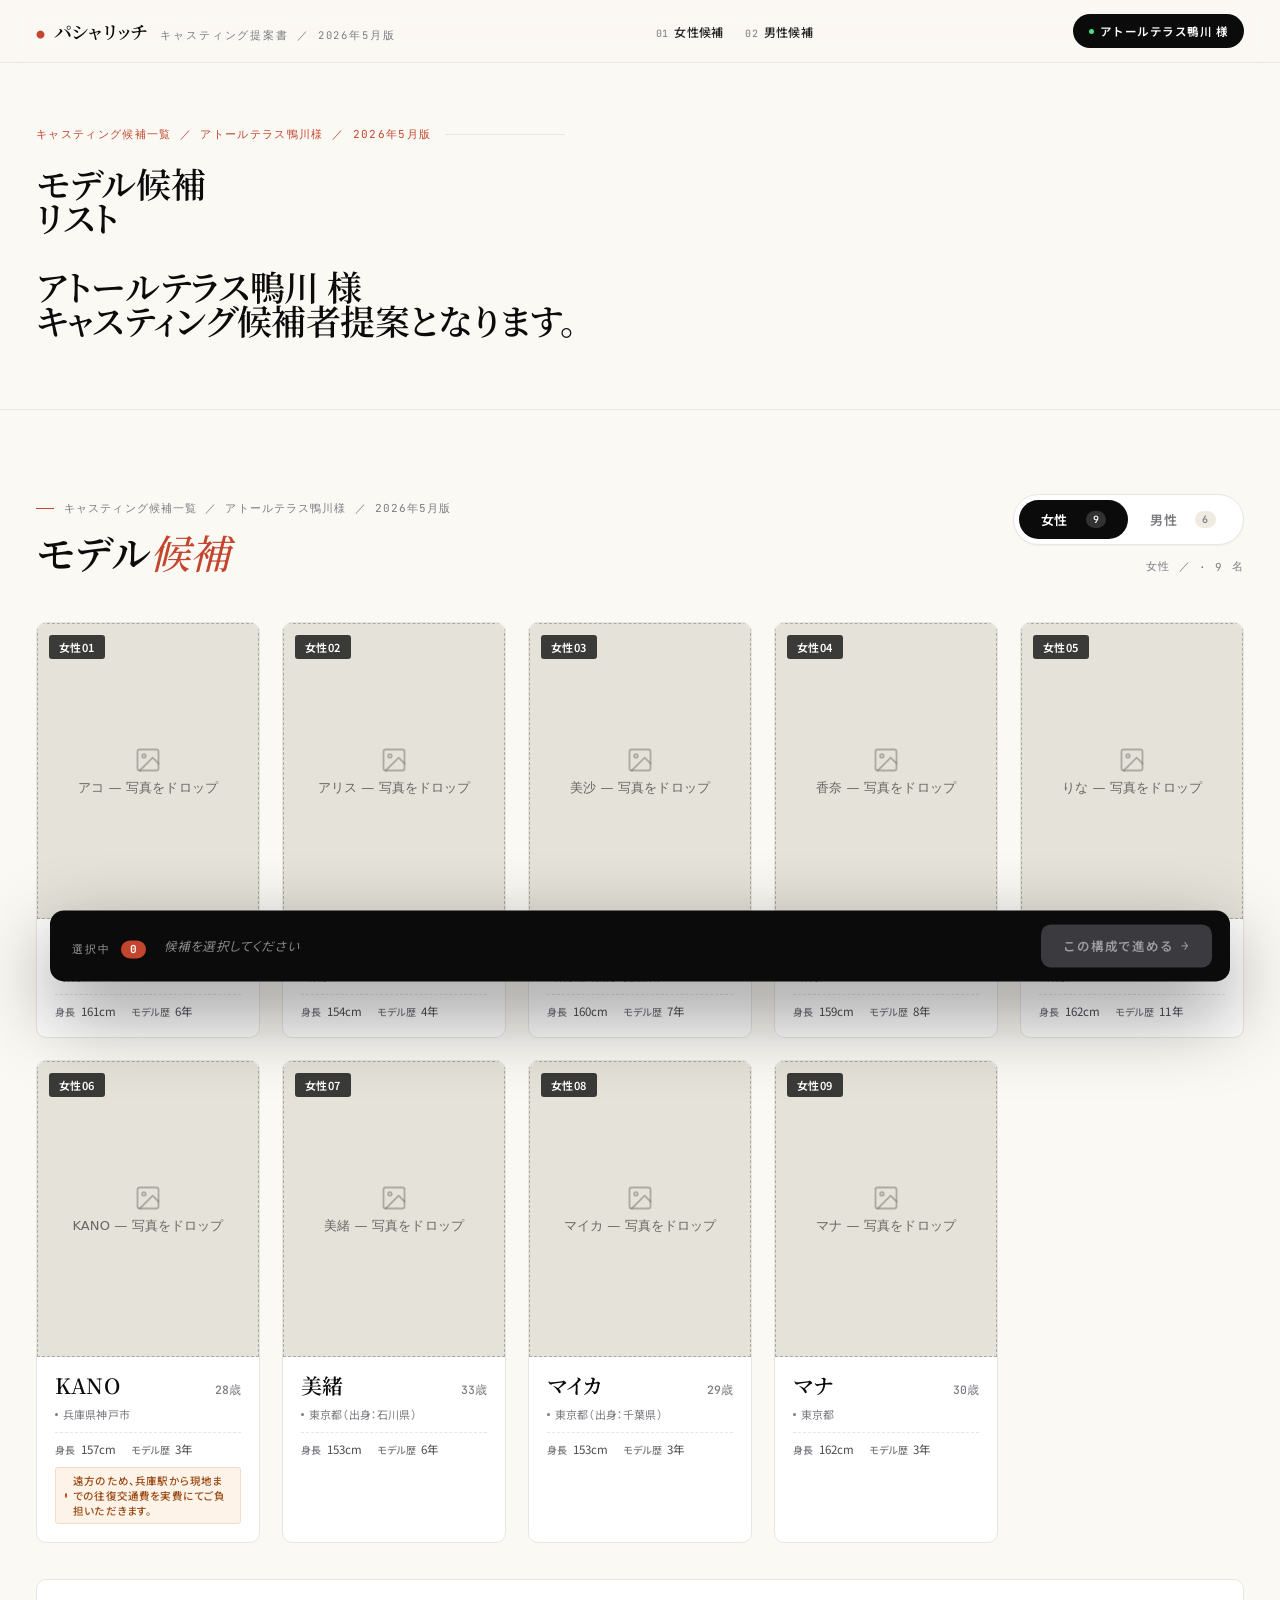
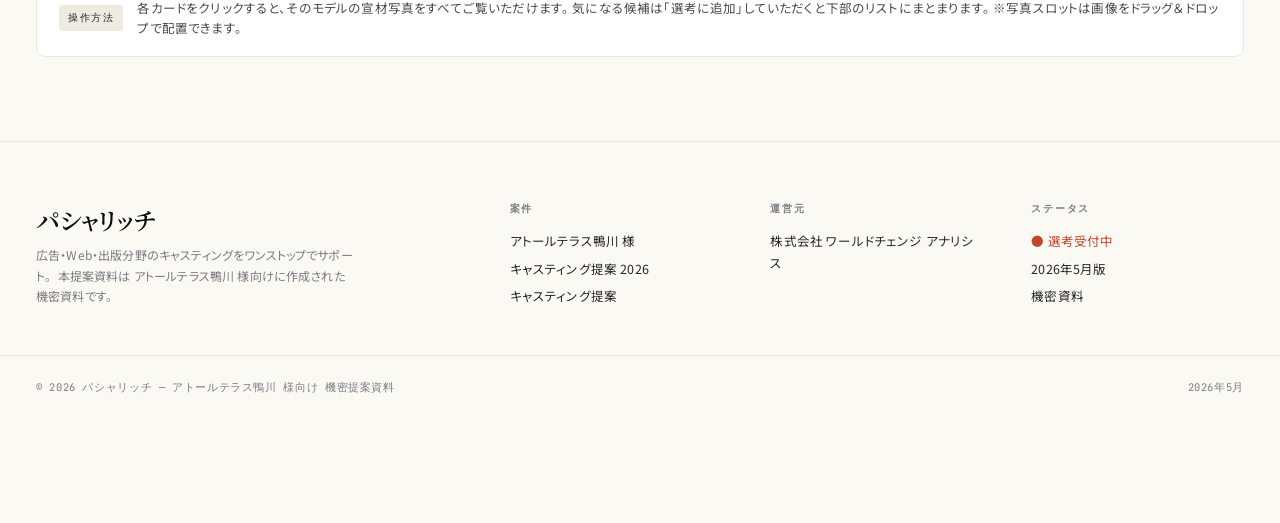
==== モデル候補リスト.html @ b39eb542 "remove role labels" ====
<!DOCTYPE html>
<html lang="ja">
<head>
<meta charset="UTF-8" />
<meta name="viewport" content="width=device-width, initial-scale=1.0" />
<meta name="ext-resource-dependency" content=".image-slots.state.json" data-resource-id="imageSlotsState" />
<title>モデル候補リスト｜アトールテラス鴨川 様 ご提案資料</title>
<link rel="preconnect" href="https://fonts.googleapis.com">
<link rel="preconnect" href="https://fonts.gstatic.com" crossorigin>
<link href="https://fonts.googleapis.com/css2?family=Noto+Sans+JP:wght@300;400;500;600;700&family=Noto+Serif+JP:wght@400;500;600;700&family=JetBrains+Mono:wght@400;500;600&display=swap" rel="stylesheet">
<link rel="stylesheet" href="styles.css">
</head>
<body data-screen-label="01 モデル候補リスト">

<template id="__bundler_thumbnail">
  <svg xmlns="http://www.w3.org/2000/svg" viewBox="0 0 100 100" preserveAspectRatio="xMidYMid meet">
    <rect width="100" height="100" fill="#0b0b0c"/>
    <g transform="translate(50 50)">
      <circle r="22" fill="none" stroke="#c4452d" stroke-width="3"/>
      <text x="0" y="3" text-anchor="middle" font-family="serif" font-size="18" font-weight="600" fill="#fbf9f4" font-style="italic">M</text>
    </g>
  </svg>
</template>

<!-- ====== Nav ====== -->
<header class="nav">
  <div class="nav-inner">
    <div class="brand">
      <span class="brand-mark">パシャリッチ</span>
      <span class="brand-sub">キャスティング提案書 ／ 2026年5月版</span>
    </div>
    <nav class="nav-links">
      <a class="nav-link" href="#female"><span class="num">01</span>女性候補</a>
      <a class="nav-link" href="#male"><span class="num">02</span>男性候補</a>
    </nav>
    <button class="nav-cta">
      <span class="dot"></span>
      アトールテラス鴨川 様
    </button>
  </div>
</header>

<!-- ====== Hero ====== -->
<section class="hero">
  <div>
    <p class="hero-eyebrow">キャスティング候補一覧 ／ アトールテラス鴨川様 ／ 2026年5月版</p>
    <h1 class="hero-title" style="font-size: 35px">モデル候補<br>リスト　<br><br>アトールテラス鴨川 様<br>キャスティング候補者提案となります。</h1>
  </div>
  </section>

<!-- ====== Models ====== -->
<section class="section" id="female">
  <div class="section-head" style="align-items:flex-end">
    <div>
      <div class="section-num">キャスティング候補一覧 ／ アトールテラス鴨川様 ／ 2026年5月版</div>
      <h2 class="section-title">モデル<em>候補</em></h2>
    </div>
    <div style="display:flex;flex-direction:column;align-items:flex-end;gap:14px">
      <div class="tabs" role="tablist">
        <button class="tab active" data-tab="female" role="tab">女性 <span class="role"></span><span class="count">9</span></button>
        <button class="tab" data-tab="male" role="tab">男性 <span class="role"></span><span class="count">6</span></button>
      </div>
      <div class="section-tail"><span id="gridLabel">女性 ／ </span> · <span id="gridCount">9</span> 名</div>
    </div>
  </div>

  <div id="grid" class="grid"></div>

  <div style="margin-top:36px;padding:18px 22px;background:var(--paper);border:1px solid var(--line);border-radius:10px;display:flex;align-items:center;gap:14px;font-size:12.5px;color:var(--ink-3);line-height:1.6">
    <span style="font-family:var(--mono);font-size:10px;letter-spacing:.16em;background:var(--bg-3);color:var(--ink-2);padding:5px 9px;border-radius:3px;flex-shrink:0">操作方法</span>
    <span>各カードをクリックすると、そのモデルの宣材写真をすべてご覧いただけます。
気になる候補は「選考に追加」していただくと下部のリストにまとまります。
※写真スロットは画像をドラッグ＆ドロップで配置できます。</span>
  </div>
</section>

<!-- ====== Footer ====== -->
<footer>
  <div class="foot">
    <div>
      <div class="foot-brand">パシャリッチ</div>
      <p class="foot-tag">広告・Web・出版分野のキャスティングをワンストップでサポート。 
本提案資料は アトールテラス鴨川 様向けに作成された機密資料です。

</p>
    </div>
    <div class="foot-col">
      <h4>案件</h4>
      <p>アトールテラス鴨川 様</p>
      <p>キャスティング提案 2026</p>
      <p>キャスティング提案</p>
    </div>
    <div class="foot-col" style="color: rgb(123, 123, 130); font-size: 12.5px">
      <h4>運営元</h4>
      <p>株式会社
ワールドチェンジ
アナリシス
</p>
      <a href="mailto:casting@example.com">
</a>
      <p>
</p>
    </div>
    <div class="foot-col">
      <h4>ステータス</h4>
      <p style="color:var(--accent)">● 選考受付中</p>
      <p>2026年5月版</p>
      <p>機密資料</p>
    </div>
  </div>
  <div class="foot-row">
    <span>© 2026 パシャリッチ — アトールテラス鴨川 様向け 機密提案資料</span>
    <span> 2026年5月</span>
  </div>
</footer>

<!-- ====== Lightbox ====== -->
<div class="lb" id="lb" role="dialog" aria-modal="true">
  <div class="lb-inner">
    <div class="lb-top">
      <div class="lb-id" id="lbId"><span class="accent">女性01</span> &nbsp;／&nbsp; 全04カット中 <strong>01</strong>枚目</div>
      <div class="lb-actions">
        <button class="lb-btn" id="lbReplace" title="現在の画像を差し替え"><span style="font-family:var(--mono)">↻</span> 画像を差し替え</button>
        <button class="lb-btn danger" id="lbClear" title="現在の画像を削除"><span style="font-family:var(--mono)">×</span> 削除</button>
        <span style="width:1px;height:22px;background:rgba(255,255,255,.16);margin:0 4px"></span>
        <button class="lb-btn" id="lbSelect">この候補を選考に追加</button>
        <button class="lb-close" id="lbClose" aria-label="閉じる">✕</button>
      </div>
    </div>
    <div class="lb-body">
      <div class="lb-gallery">
        <div class="lb-main" id="lbMain"></div>
        <div class="lb-strip" id="lbStrip"></div>
      </div>
      <div class="lb-info">
        <div class="lb-kicker" id="lbKicker">女性 ／ </div>
        <h2 class="lb-name" id="lbName">アコ <span class="age">31歳</span></h2>
        <p class="lb-loc" id="lbLoc">東京</p>

        <div class="specs">
          <div class="spec">
            <div class="spec-l">身長</div>
            <div class="spec-v"><span id="lbHeight">161</span><span class="u">cm</span></div>
          </div>
          <div class="spec">
            <div class="spec-l">サイズ</div>
            <div class="spec-v size" id="lbSize">B81 / W60 / H86</div>
          </div>
          <div class="spec">
            <div class="spec-l">モデル歴</div>
            <div class="spec-v"><span id="lbExp">6</span><span class="u">年</span></div>
          </div>
          <div class="spec">
            <div class="spec-l">年齢</div>
            <div class="spec-v"><span id="lbAge">31</span><span class="u">歳</span></div>
          </div>
        </div>

        <div class="lb-note" id="lbNote" style="display:none"></div>

        <div class="lb-shots">
          <div class="lb-shots-l">宣材写真一覧</div>
          <div class="lb-shots-v" id="lbShotsV">4 <span class="of">全4カット</span></div>
        </div>

        <div class="lb-actions-bottom">
          <button class="lb-btn" id="lbPrev"><span style="font-family:var(--mono)">←</span> 前のモデル</button>
          <button class="lb-btn" id="lbNext">次のモデル <span style="font-family:var(--mono)">→</span></button>
        </div>
      </div>
    </div>
    <div class="lb-bottom">
      <div class="lb-nav">
        <span class="lb-hint">操作：<kbd>←</kbd><kbd>→</kbd> モデル切替 ／ <kbd>↑</kbd><kbd>↓</kbd> 写真切替 ／ <kbd>Esc</kbd> 閉じる</span>
      </div>
      <span class="lb-hint">画像はサムネイルをクリックで切替</span>
    </div>
  </div>
</div>

<!-- ====== Selection bar ====== -->
<div class="select-bar" id="sb">
  <div>
    <span class="sb-l">選択中</span>
    <span class="sb-count" id="sbCount">0</span>
  </div>
  <div class="sb-list" id="sbList"><span class="sb-empty">候補を選択してください</span></div>
  <button class="sb-cta" id="sbCta" disabled>この構成で進める <span style="font-family:var(--mono)">→</span></button>
</div>

<script>
  // When bundled standalone, image-slot.js fetches `.image-slots.state.json`
  // which doesn't exist as a separate file. Intercept that fetch and redirect
  // it to the inlined resource blob URL (set by the bundler on
  // window.__resources). In dev (no __resources), this is a no-op.
  (function(){
    if (!window.__resources || !window.__resources.imageSlotsState) return;
    const _fetch = window.fetch.bind(window);
    window.fetch = function(url, ...rest){
      try {
        const s = typeof url === 'string' ? url : (url && url.url) || '';
        if (s === '.image-slots.state.json' || s.endsWith('/.image-slots.state.json')){
          return _fetch(window.__resources.imageSlotsState, ...rest);
        }
      } catch(e){}
      return _fetch(url, ...rest);
    };
  })();
</script>
<script src="image-slot.js"></script>
<script src="app.js"></script>
</body>
</html>

<style id="__om-edit-overrides">
#docs-internal-guid-d91bb322-7fff-d920-41aa-da6167e8d20b >:is(h1,h2,h3,h4,h5,h6,p,li,dt,dd,blockquote,figcaption,label,span,a,em,strong,small,td,th,caption) { color: rgb(38, 38, 41) !important }
#docs-internal-guid-1f1a7d24-7fff-f40a-0f25-7f7280f552a5 >:is(h1,h2,h3,h4,h5,h6,p,li,dt,dd,blockquote,figcaption,label,span,a,em,strong,small,td,th,caption) { font-size: 11px !important }
#brief .b-note >div:nth-child(1) span:nth-child(7) { font-size: 11px !important }
#brief .b-note >div:nth-child(1) span:nth-child(4) { font-size: 11px !important }
.b-note >div:nth-child(1) >div >span:nth-child(1) { font-size: 11px !important }
div:nth-child(3) >.b-note span:nth-child(1) >:is(h1,h2,h3,h4,h5,h6,p,li,dt,dd,blockquote,figcaption,label,span,a,em,strong,small,td,th,caption) { font-size: 11px !important }
.b-note >div:nth-child(2) >:is(h1,h2,h3,h4,h5,h6,p,li,dt,dd,blockquote,figcaption,label,span,a,em,strong,small,td,th,caption) >span:nth-child(1) { font-size: 11px !important }
#brief .b-note >div >span:nth-child(4) { font-size: 11px !important }
#brief .b-note >div:nth-child(1) >:is(h1,h2,h3,h4,h5,h6,p,li,dt,dd,blockquote,figcaption,label,span,a,em,strong,small,td,th,caption) { font-size: 11px !important }
#brief .b-note >div:nth-child(2) >span:nth-child(1) { font-size: 11px !important }
#brief .b-note >div:nth-child(3) >div { font-size: 0px !important }
#brief .b-note >div:nth-child(3) >div { font-size: 20px !important }
</style>
---- styles.css ----
:root{
  --ink:#0b0b0c;
  --ink-2:#262629;
  --ink-3:#4a4a4f;
  --muted:#7b7b82;
  --line:#e8e6e1;
  --line-2:#f0eee8;
  --bg:#fbf9f4;
  --bg-2:#f5f2ea;
  --bg-3:#eeebe2;
  --paper:#ffffff;
  --accent:#c4452d;
  --accent-2:#1f1f22;
  --gold:#a6864a;
  --shadow-sm:0 1px 2px rgba(20,15,10,.04);
  --shadow-md:0 8px 30px -10px rgba(20,15,10,.14), 0 2px 8px rgba(20,15,10,.05);
  --shadow-lg:0 40px 100px -25px rgba(20,15,10,.35), 0 12px 30px rgba(20,15,10,.10);
  --radius:4px;
  --radius-lg:10px;
  --serif:'Noto Serif JP', 'Times New Roman', serif;
  --sans:'Noto Sans JP', system-ui, -apple-system, sans-serif;
  --mono:'JetBrains Mono', 'Inter', ui-monospace, monospace;
}
*{box-sizing:border-box}
html,body{margin:0;padding:0}
body{
  font-family:var(--sans);
  background:var(--bg);
  color:var(--ink);
  -webkit-font-smoothing:antialiased;
  text-rendering:optimizeLegibility;
  font-feature-settings:"palt";
  letter-spacing:.01em;
  padding-bottom:96px;
}
img{display:block;max-width:100%}
button{font-family:inherit}

/* ========== Top nav ========== */
.nav{
  position:sticky;
  top:0;
  z-index:40;
  background:rgba(251,249,244,.86);
  backdrop-filter:saturate(180%) blur(14px);
  border-bottom:1px solid var(--line);
}
.nav-inner{
  max-width:1440px;
  margin:0 auto;
  padding:14px 36px;
  display:flex;
  align-items:center;
  justify-content:space-between;
  gap:24px;
}
.brand{
  display:flex;
  align-items:baseline;
  gap:12px;
}
.brand-mark{
  font-family:var(--serif);
  font-weight:600;
  font-size:18px;
  letter-spacing:.04em;
}
.brand-mark::before{
  content:"●";
  color:var(--accent);
  margin-right:8px;
  font-size:9px;
  vertical-align:middle;
}
.brand-sub{
  font-size:10.5px;
  color:var(--muted);
  letter-spacing:.18em;
  font-family:var(--mono);
  text-transform:uppercase;
}
.nav-links{
  display:flex;
  gap:22px;
  align-items:center;
}
.nav-link{
  font-size:12px;
  color:var(--ink-2);
  text-decoration:none;
  font-weight:500;
  letter-spacing:.02em;
  transition:color .15s;
  display:flex;
  align-items:baseline;
  gap:6px;
  white-space:nowrap;
}
.nav-link .num{
  font-family:var(--mono);
  font-size:10px;
  color:var(--muted);
  font-weight:400;
}
.nav-link:hover{color:var(--accent)}
.nav-cta{
  font-size:11.5px;
  font-weight:600;
  color:#fff;
  background:var(--ink);
  padding:9px 16px;
  border-radius:999px;
  letter-spacing:.04em;
  white-space:nowrap;
  display:inline-flex;
  align-items:center;
  gap:6px;
  border:none;
  cursor:pointer;
}
.nav-cta .dot{width:5px;height:5px;background:#4ade80;border-radius:50%}
@media (max-width:880px){.nav-links{display:none}}

/* ========== Hero ========== */
.hero{
  position:relative;
  max-width:1440px;
  margin:0 auto;
  padding:64px 36px 72px;
  display:grid;
  grid-template-columns:1.6fr 1fr;
  gap:48px;
  align-items:end;
  border-bottom:1px solid var(--line);
}
.hero-eyebrow{
  font-family:var(--mono);
  font-size:11px;
  letter-spacing:.12em;
  color:var(--accent);
  margin:0 0 24px;
  display:flex;
  align-items:center;
  gap:14px;
  text-transform:uppercase;
}
.hero-eyebrow::after{
  content:"";
  flex:1;
  height:1px;
  background:var(--line);
  max-width:120px;
}
.hero-title{
  font-family:var(--serif);
  font-weight:600;
  font-size:clamp(48px, 7vw, 96px);
  line-height:.98;
  margin:0;
  letter-spacing:-.01em;
}
.hero-title em{
  font-style:italic;
  color:var(--accent);
  font-weight:500;
}
.hero-title .small{
  display:block;
  font-size:.36em;
  font-family:var(--sans);
  font-weight:500;
  color:var(--ink-3);
  letter-spacing:.04em;
  margin-top:18px;
  line-height:1.4;
  max-width:560px;
}
.hero-meta{
  border-top:1px solid var(--ink);
  padding-top:22px;
  display:grid;
  grid-template-columns:1fr 1fr;
  gap:18px 24px;
  font-size:12.5px;
}
.hero-meta .label{
  font-family:var(--mono);
  font-size:10px;
  letter-spacing:.1em;
  color:var(--muted);
  margin-bottom:5px;
  text-transform:uppercase;
}
.hero-meta .value{
  font-weight:600;
  color:var(--ink);
  line-height:1.45;
}
.hero-meta .value .em{color:var(--accent)}
@media (max-width:980px){
  .hero{grid-template-columns:1fr;gap:36px}
}

/* ========== Section base ========== */
.section{
  max-width:1440px;
  margin:0 auto;
  padding:84px 36px;
  border-bottom:1px solid var(--line);
}
.section-head{
  display:flex;
  align-items:flex-end;
  justify-content:space-between;
  gap:32px;
  margin-bottom:48px;
}
.section-num{
  font-family:var(--mono);
  font-size:11px;
  letter-spacing:.1em;
  color:var(--muted);
  margin-bottom:14px;
  display:flex;
  align-items:center;
  gap:10px;
  text-transform:uppercase;
}
.section-num::before{
  content:"";
  width:18px;
  height:1px;
  background:var(--accent);
}
.section-title{
  font-family:var(--serif);
  font-size:40px;
  font-weight:600;
  margin:0;
  letter-spacing:-.005em;
  line-height:1.1;
}
.section-title em{font-style:italic;color:var(--accent);font-weight:500}
.section-sub{
  font-size:13.5px;
  color:var(--muted);
  max-width:380px;
  line-height:1.7;
  margin:0;
}
.section-tail{
  font-family:var(--mono);
  font-size:11px;
  color:var(--muted);
  letter-spacing:.12em;
  display:flex;
  align-items:center;
  gap:8px;
  white-space:nowrap;
}

/* ========== Brief ribbon ========== */
.brief{
  display:grid;
  grid-template-columns:repeat(4,1fr);
  gap:0;
  border:1px solid var(--line);
  background:var(--paper);
  border-radius:var(--radius-lg);
  overflow:hidden;
}
.brief-cell{
  padding:24px 26px;
  border-right:1px solid var(--line);
  position:relative;
}
.brief-cell:last-child{border-right:none}
.brief-cell.accent{background:linear-gradient(180deg, #fff7f3 0%, var(--paper) 100%)}
.brief-cell .b-label{
  font-family:var(--sans);
  font-size:11px;
  font-weight:600;
  letter-spacing:.04em;
  color:var(--ink-2);
  margin-bottom:14px;
  display:block;
}
.brief-cell .b-label .ja{
  display:block;
  font-family:var(--sans);
  font-size:11px;
  letter-spacing:.06em;
  color:var(--ink-3);
  margin-top:3px;
  text-transform:none;
  font-weight:500;
}
.brief-cell .b-value{
  display:flex;
  align-items:baseline;
  gap:6px;
}
.brief-cell .b-num{
  font-family:var(--serif);
  font-size:44px;
  font-weight:600;
  line-height:1;
  letter-spacing:-.02em;
}
.brief-cell.accent .b-num{color:var(--accent)}
.brief-cell .b-unit{
  font-size:12.5px;
  color:var(--ink-3);
  font-weight:500;
}
.brief-cell .b-note{
  font-size:11.5px;
  color:var(--muted);
  margin-top:8px;
  line-height:1.5;
}
@media (max-width:880px){
  .brief{grid-template-columns:repeat(2,1fr)}
  .brief-cell{border-bottom:1px solid var(--line)}
  .brief-cell:nth-child(2){border-right:none}
}

/* ========== Scenes ========== */
.scenes{
  display:grid;
  grid-template-columns:repeat(4,1fr);
  gap:14px;
}
.scene{
  background:var(--paper);
  border:1px solid var(--line);
  border-radius:var(--radius-lg);
  padding:22px 22px 20px;
  display:flex;
  flex-direction:column;
  gap:10px;
  transition:transform .2s, border-color .2s;
}
.scene:hover{transform:translateY(-2px);border-color:var(--ink-3)}
.scene-head{
  display:flex;
  align-items:center;
  justify-content:space-between;
  margin-bottom:8px;
}
.scene-no{
  font-family:var(--mono);
  font-size:10.5px;
  letter-spacing:.08em;
  white-space:nowrap;
  color:var(--accent);
  font-weight:600;
}
.scene-meta{
  font-family:var(--sans);
  font-size:10.5px;
  color:var(--muted);
  letter-spacing:.04em;
  white-space:nowrap;
  font-weight:500;
  letter-spacing:.06em;
}
.scene-name{
  font-family:var(--serif);
  font-size:21px;
  font-weight:600;
  line-height:1.25;
  margin:0;
}
.scene-cast{
  font-size:12px;
  color:var(--muted);
  margin-top:auto;
  padding-top:14px;
  border-top:1px dashed var(--line);
}
@media (max-width:880px){.scenes{grid-template-columns:repeat(2,1fr)}}

/* ========== Tabs ========== */
.tabs{
  display:inline-flex;
  align-items:center;
  background:var(--paper);
  border:1px solid var(--line);
  border-radius:999px;
  padding:5px;
  box-shadow:var(--shadow-sm);
}
.tab{
  background:transparent;
  border:none;
  padding:10px 22px;
  border-radius:999px;
  font-size:13px;
  font-weight:600;
  color:var(--muted);
  cursor:pointer;
  letter-spacing:.04em;
  display:inline-flex;
  align-items:center;
  gap:9px;
  transition:all .2s;
}
.tab .role{font-size:10.5px;font-weight:500;opacity:.7}
.tab .count{
  font-family:var(--mono);
  font-size:10px;
  background:var(--bg-3);
  color:var(--muted);
  padding:2px 7px;
  border-radius:999px;
  font-weight:600;
}
.tab.active{background:var(--ink);color:#fff}
.tab.active .count{background:rgba(255,255,255,.16);color:#fff}
.tab:not(.active):hover{color:var(--ink)}

/* ========== Model grid ========== */
.grid{
  display:grid;
  grid-template-columns:repeat(5,1fr);
  gap:22px;
}
@media (max-width:1240px){.grid{grid-template-columns:repeat(4,1fr)}}
@media (max-width:900px){.grid{grid-template-columns:repeat(3,1fr)}}
@media (max-width:600px){.grid{grid-template-columns:repeat(2,1fr)}}

.card{
  background:var(--paper);
  border:1px solid var(--line);
  border-radius:var(--radius-lg);
  overflow:hidden;
  cursor:pointer;
  position:relative;
  display:flex;
  flex-direction:column;
  transition:transform .25s cubic-bezier(.2,.8,.2,1), box-shadow .25s, border-color .25s;
}
.card:hover{
  transform:translateY(-4px);
  box-shadow:var(--shadow-md);
  border-color:var(--ink-3);
}
.card.selected{
  border-color:var(--accent);
  box-shadow:0 0 0 3px rgba(196,69,45,.12), var(--shadow-md);
}
.card-photo{
  aspect-ratio:3/4;
  background:var(--bg-3);
  position:relative;
  overflow:hidden;
}
.card-photo image-slot{
  width:100%;
  height:100%;
}
.card-no{
  position:absolute;
  top:12px;
  left:12px;
  font-family:var(--sans);
  font-size:11px;
  font-weight:600;
  letter-spacing:.04em;
  background:rgba(11,11,12,.78);
  color:#fff;
  padding:4px 10px;
  border-radius:3px;
  z-index:2;
  white-space:nowrap;
  backdrop-filter:blur(8px);
}
.card-shots{
  position:absolute;
  bottom:12px;
  right:12px;
  background:rgba(11,11,12,.78);
  color:#fff;
  padding:5px 10px;
  border-radius:3px;
  font-size:10.5px;
  font-family:var(--sans);
  font-weight:600;
  letter-spacing:.04em;
  white-space:nowrap;
  z-index:2;
  backdrop-filter:blur(8px);
}
.card-check{
  position:absolute;
  top:12px;
  right:12px;
  width:28px;
  height:28px;
  border-radius:50%;
  background:var(--accent);
  color:#fff;
  display:none;
  align-items:center;
  justify-content:center;
  font-size:14px;
  font-weight:700;
  z-index:3;
  box-shadow:0 4px 12px rgba(196,69,45,.45);
}
.card.selected .card-check{display:flex}
.card-body{
  padding:16px 18px 18px;
  display:flex;
  flex-direction:column;
  gap:10px;
  flex:1;
}
.card-name{
  display:flex;
  align-items:baseline;
  justify-content:space-between;
  gap:10px;
}
.card-name .nm{
  font-family:var(--serif);
  font-size:21px;
  font-weight:600;
  letter-spacing:.01em;
  line-height:1.15;
}
.card-name .age{
  font-family:var(--mono);
  font-size:11.5px;
  color:var(--muted);
  white-space:nowrap;
  font-weight:500;
}
.card-stat{
  display:flex;
  gap:14px;
  font-size:11.5px;
  color:var(--ink-3);
  padding-top:8px;
  border-top:1px dashed var(--line);
}
.card-stat span{display:flex;align-items:baseline;gap:5px;white-space:nowrap}
.card-stat .l{
  font-family:var(--sans);
  font-size:10px;
  color:var(--muted);
  letter-spacing:.04em;
  font-weight:500;
}
.card-loc{
  font-size:11px;
  color:var(--muted);
  display:flex;
  align-items:center;
  gap:5px;
  margin-top:-2px;
}
.card-loc::before{
  content:"";
  width:3px;
  height:3px;
  background:var(--muted);
  border-radius:50%;
}
.card-note{
  font-size:10.5px;
  background:#fef3e8;
  color:#9a4a14;
  padding:5px 9px;
  border-radius:3px;
  font-weight:500;
  display:inline-flex;
  align-items:center;
  gap:6px;
  margin-top:auto;
  border:1px solid #f5dcc4;
}
.card-note::before{
  content:"";
  width:5px;
  height:5px;
  background:#c2410c;
  border-radius:50%;
}

/* ========== Lightbox ========== */
.lb{
  position:fixed;
  inset:0;
  background:rgba(11,11,12,.96);
  display:none;
  z-index:100;
  opacity:0;
  transition:opacity .25s;
  overflow:hidden;
}
.lb.open{display:block;opacity:1}
.lb-inner{
  height:100vh;
  display:grid;
  grid-template-rows:auto 1fr auto;
  color:#fff;
}
.lb-top{
  padding:22px 36px;
  display:flex;
  align-items:center;
  justify-content:space-between;
  border-bottom:1px solid rgba(255,255,255,.08);
}
.lb-id{
  font-family:var(--mono);
  font-size:11px;
  letter-spacing:.1em;
  white-space:nowrap;
  color:rgba(255,255,255,.5);
  text-transform:uppercase;
}
.lb-id .accent{color:var(--accent)}
.lb-actions{display:flex;gap:10px;align-items:center}
.lb-btn{
  background:transparent;
  border:1px solid rgba(255,255,255,.18);
  color:#fff;
  padding:9px 16px;
  border-radius:999px;
  font-size:12px;
  font-weight:500;
  letter-spacing:.04em;
  cursor:pointer;
  transition:background .15s, border-color .15s;
  display:inline-flex;
  align-items:center;
  gap:7px;
}
.lb-btn:hover{background:rgba(255,255,255,.08);border-color:rgba(255,255,255,.32)}
.lb-btn.primary{background:var(--accent);border-color:var(--accent)}
.lb-btn.primary:hover{background:#a83b25}
.lb-btn.danger{color:#fca5a5;border-color:rgba(252,165,165,.32)}
.lb-btn.danger:hover{background:rgba(252,165,165,.08)}
.lb-close{
  background:rgba(255,255,255,.06);
  border:none;
  color:#fff;
  width:38px;
  height:38px;
  border-radius:50%;
  cursor:pointer;
  font-size:18px;
  transition:transform .2s, background .15s;
}
.lb-close:hover{background:rgba(255,255,255,.14);transform:rotate(90deg)}

.lb-body{
  display:grid;
  grid-template-columns:1.4fr 1fr;
  overflow:hidden;
  min-height:0;
}
.lb-gallery{
  position:relative;
  background:#0b0b0c;
  display:flex;
  flex-direction:column;
  overflow:hidden;
}
.lb-main{
  flex:1;
  min-height:0;
  display:flex;
  align-items:center;
  justify-content:center;
  padding:32px 24px 16px;
  position:relative;
}
.lb-main image-slot{
  width:auto;
  height:100%;
  max-width:100%;
  aspect-ratio:3/4;
  border-radius:6px;
  overflow:hidden;
}
.lb-strip{
  padding:14px 24px 24px;
  display:flex;
  gap:8px;
  overflow-x:auto;
  scrollbar-width:thin;
  scrollbar-color:rgba(255,255,255,.2) transparent;
}
.lb-strip::-webkit-scrollbar{height:6px}
.lb-strip::-webkit-scrollbar-thumb{background:rgba(255,255,255,.2);border-radius:3px}
.lb-thumb{
  flex-shrink:0;
  width:64px;
  height:80px;
  border-radius:3px;
  overflow:hidden;
  border:2px solid transparent;
  cursor:pointer;
  position:relative;
  background:#1c1c1f;
  transition:transform .15s, border-color .15s;
}
.lb-thumb image-slot{width:100%;height:100%}
.lb-thumb.active{border-color:var(--accent)}
.lb-thumb:hover{transform:translateY(-2px)}
.lb-thumb-no{
  position:absolute;
  bottom:3px;
  left:4px;
  font-family:var(--mono);
  font-size:8.5px;
  color:#fff;
  background:rgba(0,0,0,.6);
  padding:1px 4px;
  border-radius:2px;
  letter-spacing:.06em;
  pointer-events:none;
}

.lb-info{
  padding:36px 40px 32px;
  background:#131316;
  border-left:1px solid rgba(255,255,255,.06);
  overflow-y:auto;
  display:flex;
  flex-direction:column;
}
.lb-kicker{
  font-family:var(--mono);
  font-size:10.5px;
  letter-spacing:.18em;
  color:var(--accent);
  margin-bottom:14px;
  text-transform:uppercase;
}
.lb-name{
  font-family:var(--serif);
  font-size:52px;
  font-weight:600;
  line-height:1.05;
  margin:0 0 6px;
  letter-spacing:-.005em;
}
.lb-name .age{
  font-family:var(--mono);
  font-size:16px;
  color:rgba(255,255,255,.5);
  font-weight:500;
  margin-left:10px;
  letter-spacing:0;
}
.lb-loc{
  font-size:13px;
  color:rgba(255,255,255,.6);
  margin:0 0 28px;
  display:flex;
  align-items:center;
  gap:7px;
}
.lb-loc::before{
  content:"";
  width:14px;
  height:14px;
  background:url("data:image/svg+xml;utf8,<svg xmlns='http://www.w3.org/2000/svg' viewBox='0 0 24 24' fill='none' stroke='rgba(255,255,255,.6)' stroke-width='2'><path d='M12 22s8-7 8-13a8 8 0 1 0-16 0c0 6 8 13 8 13z'/><circle cx='12' cy='9' r='2.5'/></svg>") center/contain no-repeat;
}
.specs{
  border-top:1px solid rgba(255,255,255,.1);
  display:grid;
  grid-template-columns:1fr 1fr;
}
.spec{
  border-bottom:1px solid rgba(255,255,255,.1);
  padding:16px 0;
}
.spec:nth-child(odd){padding-right:18px;border-right:1px solid rgba(255,255,255,.1)}
.spec:nth-child(even){padding-left:18px}
.spec-l{
  font-family:var(--sans);
  font-size:11px;
  letter-spacing:.08em;
  color:rgba(255,255,255,.5);
  margin-bottom:6px;
}
.spec-v{font-size:18px;font-weight:600;color:#fff;letter-spacing:.01em}
.spec-v.size{font-size:14px;font-family:var(--mono);letter-spacing:0;line-height:1.4}
.spec-v .u{font-size:11.5px;color:rgba(255,255,255,.5);font-weight:500;margin-left:3px}

.lb-note{
  margin-top:20px;
  background:rgba(196,69,45,.12);
  border:1px solid rgba(196,69,45,.32);
  color:#fbcabd;
  padding:12px 14px;
  border-radius:6px;
  font-size:12.5px;
  display:flex;
  align-items:flex-start;
  gap:9px;
}
.lb-note::before{
  content:"!";
  flex-shrink:0;
  width:18px;
  height:18px;
  border-radius:50%;
  background:var(--accent);
  color:#fff;
  font-weight:700;
  font-size:11px;
  display:flex;
  align-items:center;
  justify-content:center;
  font-family:var(--mono);
}

.lb-shots{
  margin-top:24px;
  padding-top:24px;
  border-top:1px solid rgba(255,255,255,.1);
}
.lb-shots-l{
  font-family:var(--mono);
  font-size:10px;
  letter-spacing:.16em;
  color:rgba(255,255,255,.45);
  margin-bottom:12px;
  text-transform:uppercase;
}
.lb-shots-v{
  font-family:var(--serif);
  font-size:32px;
  font-weight:600;
  display:flex;
  align-items:baseline;
  gap:10px;
}
.lb-shots-v .of{
  font-family:var(--mono);
  font-size:13px;
  color:rgba(255,255,255,.5);
  font-weight:500;
}

.lb-actions-bottom{
  margin-top:auto;
  padding-top:28px;
  display:flex;
  gap:10px;
}
.lb-actions-bottom .lb-btn{flex:1;justify-content:center;padding:14px 20px;font-size:13px;font-weight:600}

.lb-bottom{
  padding:18px 36px;
  display:flex;
  align-items:center;
  justify-content:space-between;
  border-top:1px solid rgba(255,255,255,.08);
}
.lb-nav{
  display:flex;
  gap:10px;
  align-items:center;
}
.lb-nav-btn{
  background:rgba(255,255,255,.06);
  border:1px solid rgba(255,255,255,.12);
  color:#fff;
  padding:9px 18px;
  border-radius:999px;
  font-size:12px;
  cursor:pointer;
  letter-spacing:.04em;
  display:inline-flex;
  align-items:center;
  gap:8px;
  transition:background .15s;
}
.lb-nav-btn:hover:not(:disabled){background:rgba(255,255,255,.12)}
.lb-nav-btn:disabled{opacity:.3;cursor:not-allowed}
.lb-hint{
  font-family:var(--mono);
  font-size:10.5px;
  color:rgba(255,255,255,.4);
  letter-spacing:.1em;
}
.lb-hint kbd{
  font-family:var(--mono);
  background:rgba(255,255,255,.08);
  border:1px solid rgba(255,255,255,.14);
  padding:2px 6px;
  border-radius:3px;
  font-size:10px;
  margin:0 3px;
  color:#fff;
}

@media (max-width:960px){
  .lb-body{grid-template-columns:1fr;grid-template-rows:1.2fr 1fr}
  .lb-info{border-left:none;border-top:1px solid rgba(255,255,255,.06)}
  .lb-name{font-size:36px}
}

/* ========== Footer ========== */
.foot{
  max-width:1440px;
  margin:0 auto;
  padding:60px 36px 36px;
  display:grid;
  grid-template-columns:2fr 1fr 1fr 1fr;
  gap:48px;
  align-items:start;
}
.foot-brand{font-family:var(--serif);font-size:24px;font-weight:600}
.foot-tag{font-size:12px;color:var(--muted);margin-top:8px;max-width:320px;line-height:1.7}
.foot-col h4{
  font-family:var(--mono);
  font-size:10px;
  letter-spacing:.18em;
  color:var(--muted);
  margin:0 0 14px;
  text-transform:uppercase;
}
.foot-col p, .foot-col a{font-size:12.5px;color:var(--ink-2);margin:0 0 6px;text-decoration:none;display:block;line-height:1.7}
.foot-col a:hover{color:var(--accent)}
.foot-row{
  max-width:1440px;
  margin:0 auto;
  padding:24px 36px 32px;
  border-top:1px solid var(--line);
  display:flex;
  justify-content:space-between;
  font-family:var(--mono);
  font-size:10.5px;
  color:var(--muted);
  letter-spacing:.06em;
}
@media (max-width:880px){.foot{grid-template-columns:1fr 1fr;gap:32px}}

/* ========== Select bar ========== */
.select-bar{
  position:fixed;
  left:50%;
  bottom:18px;
  transform:translateX(-50%) translateY(140%);
  width:calc(100% - 40px);
  max-width:1180px;
  background:var(--ink);
  color:#fff;
  border-radius:14px;
  padding:14px 18px 14px 22px;
  display:flex;
  align-items:center;
  gap:18px;
  box-shadow:0 30px 80px rgba(11,11,12,.45);
  z-index:50;
  transition:transform .32s cubic-bezier(.2,.8,.2,1);
}
.select-bar.show{transform:translateX(-50%) translateY(0)}
.sb-l{
  font-family:var(--mono);
  font-size:10.5px;
  letter-spacing:.18em;
  color:rgba(255,255,255,.6);
  text-transform:uppercase;
  white-space:nowrap;
}
.sb-count{
  background:var(--accent);
  padding:2px 9px;
  border-radius:999px;
  font-family:var(--mono);
  font-size:11px;
  font-weight:700;
  margin-left:6px;
  color:#fff;
}
.sb-list{flex:1;display:flex;flex-wrap:wrap;gap:6px;overflow:hidden}
.sb-chip{
  background:rgba(255,255,255,.08);
  border:1px solid rgba(255,255,255,.14);
  padding:5px 10px 5px 12px;
  border-radius:999px;
  font-size:12px;
  display:inline-flex;
  align-items:center;
  gap:8px;
}
.sb-chip .x{
  cursor:pointer;
  color:rgba(255,255,255,.5);
  font-size:13px;
  line-height:1;
}
.sb-chip .x:hover{color:#fff}
.sb-chip .g{
  font-family:var(--mono);
  font-size:9.5px;
  background:rgba(255,255,255,.16);
  padding:1px 6px;
  border-radius:3px;
  font-weight:600;
  letter-spacing:.06em;
}
.sb-empty{color:rgba(255,255,255,.5);font-size:12.5px;font-style:italic}
.sb-cta{
  background:var(--accent);
  color:#fff;
  padding:12px 22px;
  border-radius:10px;
  font-size:12.5px;
  font-weight:600;
  border:none;
  cursor:pointer;
  letter-spacing:.06em;
  white-space:nowrap;
  display:inline-flex;
  align-items:center;
  gap:8px;
  transition:background .15s;
}
.sb-cta:hover:not(:disabled){background:#a83b25}
.sb-cta:disabled{background:#3a3a3f;cursor:not-allowed;color:rgba(255,255,255,.5)}
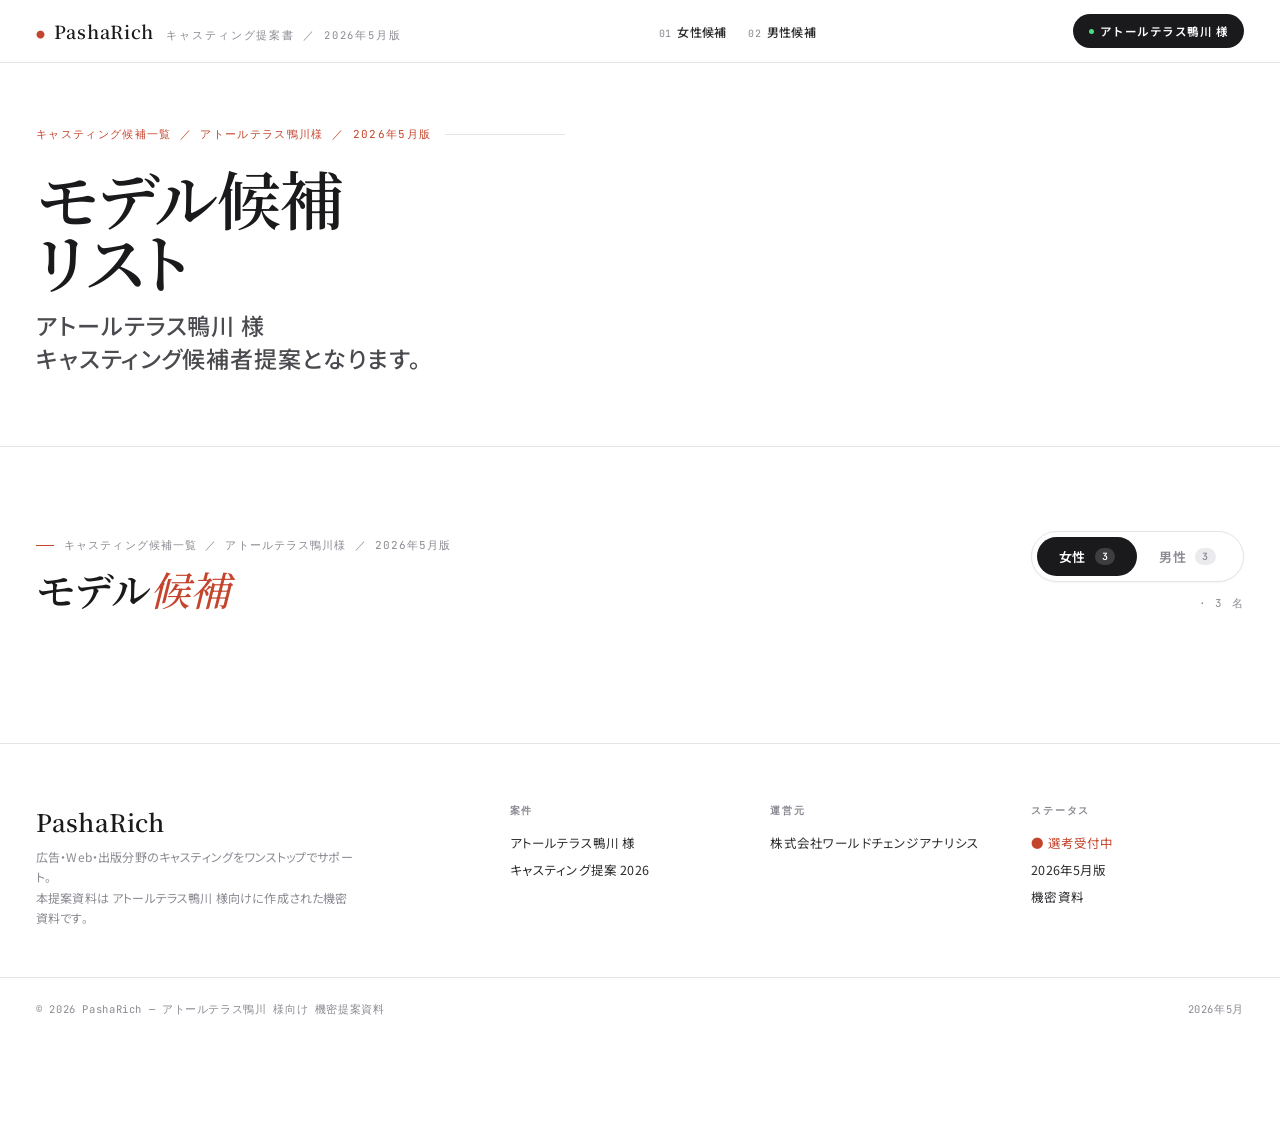
==== commit 8f877af1: "全面刷新：モデル6名・写真base64埋込・PashaRichロゴ・実績追加" ====
--- a/モデル候補リスト.html
+++ b/モデル候補リスト.html
@@ -3,30 +3,19 @@
 <head>
 <meta charset="UTF-8" />
 <meta name="viewport" content="width=device-width, initial-scale=1.0" />
-<meta name="ext-resource-dependency" content=".image-slots.state.json" data-resource-id="imageSlotsState" />
 <title>モデル候補リスト｜アトールテラス鴨川 様 ご提案資料</title>
 <link rel="preconnect" href="https://fonts.googleapis.com">
 <link rel="preconnect" href="https://fonts.gstatic.com" crossorigin>
 <link href="https://fonts.googleapis.com/css2?family=Noto+Sans+JP:wght@300;400;500;600;700&family=Noto+Serif+JP:wght@400;500;600;700&family=JetBrains+Mono:wght@400;500;600&display=swap" rel="stylesheet">
 <link rel="stylesheet" href="styles.css">
 </head>
-<body data-screen-label="01 モデル候補リスト">
-
-<template id="__bundler_thumbnail">
-  <svg xmlns="http://www.w3.org/2000/svg" viewBox="0 0 100 100" preserveAspectRatio="xMidYMid meet">
-    <rect width="100" height="100" fill="#0b0b0c"/>
-    <g transform="translate(50 50)">
-      <circle r="22" fill="none" stroke="#c4452d" stroke-width="3"/>
-      <text x="0" y="3" text-anchor="middle" font-family="serif" font-size="18" font-weight="600" fill="#fbf9f4" font-style="italic">M</text>
-    </g>
-  </svg>
-</template>
+<body>
 
 <!-- ====== Nav ====== -->
 <header class="nav">
   <div class="nav-inner">
     <div class="brand">
-      <span class="brand-mark">パシャリッチ</span>
+      <span class="brand-mark">PashaRich</span>
       <span class="brand-sub">キャスティング提案書 ／ 2026年5月版</span>
     </div>
     <nav class="nav-links">
@@ -44,9 +33,12 @@
 <section class="hero">
   <div>
     <p class="hero-eyebrow">キャスティング候補一覧 ／ アトールテラス鴨川様 ／ 2026年5月版</p>
-    <h1 class="hero-title" style="font-size: 35px">モデル候補<br>リスト　<br><br>アトールテラス鴨川 様<br>キャスティング候補者提案となります。</h1>
+    <h1 class="hero-title" style="font-size:clamp(36px,5vw,72px)">
+      モデル候補<br>リスト<br>
+      <span class="small">アトールテラス鴨川 様<br>キャスティング候補者提案となります。</span>
+    </h1>
   </div>
-  </section>
+</section>
 
 <!-- ====== Models ====== -->
 <section class="section" id="female">
@@ -57,49 +49,32 @@
     </div>
     <div style="display:flex;flex-direction:column;align-items:flex-end;gap:14px">
       <div class="tabs" role="tablist">
-        <button class="tab active" data-tab="female" role="tab">女性 <span class="role"></span><span class="count">9</span></button>
-        <button class="tab" data-tab="male" role="tab">男性 <span class="role"></span><span class="count">6</span></button>
+        <button class="tab active" data-tab="female" role="tab">女性 <span class="count">3</span></button>
+        <button class="tab" data-tab="male" role="tab">男性 <span class="count">3</span></button>
       </div>
-      <div class="section-tail"><span id="gridLabel">女性 ／ </span> · <span id="gridCount">9</span> 名</div>
+      <div class="section-tail"><span id="gridLabel"></span> · <span id="gridCount">3</span> 名</div>
     </div>
   </div>
 
   <div id="grid" class="grid"></div>
-
-  <div style="margin-top:36px;padding:18px 22px;background:var(--paper);border:1px solid var(--line);border-radius:10px;display:flex;align-items:center;gap:14px;font-size:12.5px;color:var(--ink-3);line-height:1.6">
-    <span style="font-family:var(--mono);font-size:10px;letter-spacing:.16em;background:var(--bg-3);color:var(--ink-2);padding:5px 9px;border-radius:3px;flex-shrink:0">操作方法</span>
-    <span>各カードをクリックすると、そのモデルの宣材写真をすべてご覧いただけます。
-気になる候補は「選考に追加」していただくと下部のリストにまとまります。
-※写真スロットは画像をドラッグ＆ドロップで配置できます。</span>
-  </div>
 </section>
 
 <!-- ====== Footer ====== -->
 <footer>
   <div class="foot">
     <div>
-      <div class="foot-brand">パシャリッチ</div>
-      <p class="foot-tag">広告・Web・出版分野のキャスティングをワンストップでサポート。 
-本提案資料は アトールテラス鴨川 様向けに作成された機密資料です。
-
-</p>
+      <div class="foot-brand">PashaRich</div>
+      <p class="foot-tag">広告・Web・出版分野のキャスティングをワンストップでサポート。<br>
+      本提案資料は アトールテラス鴨川 様向けに作成された機密資料です。</p>
     </div>
     <div class="foot-col">
       <h4>案件</h4>
       <p>アトールテラス鴨川 様</p>
       <p>キャスティング提案 2026</p>
-      <p>キャスティング提案</p>
     </div>
-    <div class="foot-col" style="color: rgb(123, 123, 130); font-size: 12.5px">
+    <div class="foot-col" style="color:rgb(123,123,130);font-size:12.5px">
       <h4>運営元</h4>
-      <p>株式会社
-ワールドチェンジ
-アナリシス
-</p>
-      <a href="mailto:casting@example.com">
-</a>
-      <p>
-</p>
+      <p>株式会社ワールドチェンジアナリシス</p>
     </div>
     <div class="foot-col">
       <h4>ステータス</h4>
@@ -109,8 +84,8 @@
     </div>
   </div>
   <div class="foot-row">
-    <span>© 2026 パシャリッチ — アトールテラス鴨川 様向け 機密提案資料</span>
-    <span> 2026年5月</span>
+    <span>© 2026 PashaRich — アトールテラス鴨川 様向け 機密提案資料</span>
+    <span>2026年5月</span>
   </div>
 </footer>
 
@@ -118,12 +93,8 @@
 <div class="lb" id="lb" role="dialog" aria-modal="true">
   <div class="lb-inner">
     <div class="lb-top">
-      <div class="lb-id" id="lbId"><span class="accent">女性01</span> &nbsp;／&nbsp; 全04カット中 <strong>01</strong>枚目</div>
+      <div class="lb-id" id="lbId"><span class="accent">女性01</span></div>
       <div class="lb-actions">
-        <button class="lb-btn" id="lbReplace" title="現在の画像を差し替え"><span style="font-family:var(--mono)">↻</span> 画像を差し替え</button>
-        <button class="lb-btn danger" id="lbClear" title="現在の画像を削除"><span style="font-family:var(--mono)">×</span> 削除</button>
-        <span style="width:1px;height:22px;background:rgba(255,255,255,.16);margin:0 4px"></span>
-        <button class="lb-btn" id="lbSelect">この候補を選考に追加</button>
         <button class="lb-close" id="lbClose" aria-label="閉じる">✕</button>
       </div>
     </div>
@@ -133,34 +104,46 @@
         <div class="lb-strip" id="lbStrip"></div>
       </div>
       <div class="lb-info">
-        <div class="lb-kicker" id="lbKicker">女性 ／ </div>
-        <h2 class="lb-name" id="lbName">アコ <span class="age">31歳</span></h2>
-        <p class="lb-loc" id="lbLoc">東京</p>
+        <div class="lb-name-row">
+          <h2 class="lb-name" id="lbName">スカイ <span class="age">28歳</span></h2>
+          <p class="lb-loc" id="lbLoc">東京都</p>
+        </div>
 
         <div class="specs">
           <div class="spec">
             <div class="spec-l">身長</div>
-            <div class="spec-v"><span id="lbHeight">161</span><span class="u">cm</span></div>
+            <div class="spec-v"><span id="lbHeight">160</span><span class="u">cm</span></div>
           </div>
           <div class="spec">
             <div class="spec-l">サイズ</div>
-            <div class="spec-v size" id="lbSize">B81 / W60 / H86</div>
+            <div class="spec-v size" id="lbSize">B 78 / W 58 / H 86</div>
           </div>
-          <div class="spec">
-            <div class="spec-l">モデル歴</div>
-            <div class="spec-v"><span id="lbExp">6</span><span class="u">年</span></div>
+          <div class="spec" id="specShoe">
+            <div class="spec-l">シューズ</div>
+            <div class="spec-v"><span id="lbShoe">23.5cm</span></div>
           </div>
-          <div class="spec">
-            <div class="spec-l">年齢</div>
-            <div class="spec-v"><span id="lbAge">31</span><span class="u">歳</span></div>
+          <div class="spec" id="specExp">
+            <div class="spec-l">芸歴</div>
+            <div class="spec-v"><span id="lbExp">7年</span></div>
+          </div>
+          <div class="spec" id="specHair" style="display:none">
+            <div class="spec-l">ヘアカラー</div>
+            <div class="spec-v"><span id="lbHair"></span></div>
+          </div>
+          <div class="spec" id="specEye" style="display:none">
+            <div class="spec-l">瞳カラー</div>
+            <div class="spec-v"><span id="lbEye"></span></div>
+          </div>
+          <div class="spec" id="specClothes" style="display:none">
+            <div class="spec-l">お洋服サイズ</div>
+            <div class="spec-v"><span id="lbClothes"></span></div>
           </div>
         </div>
 
-        <div class="lb-note" id="lbNote" style="display:none"></div>
-
-        <div class="lb-shots">
-          <div class="lb-shots-l">宣材写真一覧</div>
-          <div class="lb-shots-v" id="lbShotsV">4 <span class="of">全4カット</span></div>
+        <!-- 実績（女性のみ） -->
+        <div class="lb-achievements" id="lbAchievements">
+          <div class="lb-ach-title" id="lbAchTitle">ブライダルモデル活動実績</div>
+          <ul class="lb-ach-list" id="lbAchList"></ul>
         </div>
 
         <div class="lb-actions-bottom">
@@ -170,59 +153,13 @@
       </div>
     </div>
     <div class="lb-bottom">
-      <div class="lb-nav">
-        <span class="lb-hint">操作：<kbd>←</kbd><kbd>→</kbd> モデル切替 ／ <kbd>↑</kbd><kbd>↓</kbd> 写真切替 ／ <kbd>Esc</kbd> 閉じる</span>
-      </div>
-      <span class="lb-hint">画像はサムネイルをクリックで切替</span>
+      <span class="lb-hint">操作：<kbd>←</kbd><kbd>→</kbd> モデル切替 ／ <kbd>↑</kbd><kbd>↓</kbd> 写真切替 ／ <kbd>Esc</kbd> 閉じる</span>
+      <span class="lb-hint">サムネイルをクリックで写真切替</span>
     </div>
   </div>
 </div>
 
-<!-- ====== Selection bar ====== -->
-<div class="select-bar" id="sb">
-  <div>
-    <span class="sb-l">選択中</span>
-    <span class="sb-count" id="sbCount">0</span>
-  </div>
-  <div class="sb-list" id="sbList"><span class="sb-empty">候補を選択してください</span></div>
-  <button class="sb-cta" id="sbCta" disabled>この構成で進める <span style="font-family:var(--mono)">→</span></button>
-</div>
-
-<script>
-  // When bundled standalone, image-slot.js fetches `.image-slots.state.json`
-  // which doesn't exist as a separate file. Intercept that fetch and redirect
-  // it to the inlined resource blob URL (set by the bundler on
-  // window.__resources). In dev (no __resources), this is a no-op.
-  (function(){
-    if (!window.__resources || !window.__resources.imageSlotsState) return;
-    const _fetch = window.fetch.bind(window);
-    window.fetch = function(url, ...rest){
-      try {
-        const s = typeof url === 'string' ? url : (url && url.url) || '';
-        if (s === '.image-slots.state.json' || s.endsWith('/.image-slots.state.json')){
-          return _fetch(window.__resources.imageSlotsState, ...rest);
-        }
-      } catch(e){}
-      return _fetch(url, ...rest);
-    };
-  })();
-</script>
-<script src="image-slot.js"></script>
+<script src="photos.js"></script>
 <script src="app.js"></script>
 </body>
 </html>
-
-<style id="__om-edit-overrides">
-#docs-internal-guid-d91bb322-7fff-d920-41aa-da6167e8d20b >:is(h1,h2,h3,h4,h5,h6,p,li,dt,dd,blockquote,figcaption,label,span,a,em,strong,small,td,th,caption) { color: rgb(38, 38, 41) !important }
-#docs-internal-guid-1f1a7d24-7fff-f40a-0f25-7f7280f552a5 >:is(h1,h2,h3,h4,h5,h6,p,li,dt,dd,blockquote,figcaption,label,span,a,em,strong,small,td,th,caption) { font-size: 11px !important }
-#brief .b-note >div:nth-child(1) span:nth-child(7) { font-size: 11px !important }
-#brief .b-note >div:nth-child(1) span:nth-child(4) { font-size: 11px !important }
-.b-note >div:nth-child(1) >div >span:nth-child(1) { font-size: 11px !important }
-div:nth-child(3) >.b-note span:nth-child(1) >:is(h1,h2,h3,h4,h5,h6,p,li,dt,dd,blockquote,figcaption,label,span,a,em,strong,small,td,th,caption) { font-size: 11px !important }
-.b-note >div:nth-child(2) >:is(h1,h2,h3,h4,h5,h6,p,li,dt,dd,blockquote,figcaption,label,span,a,em,strong,small,td,th,caption) >span:nth-child(1) { font-size: 11px !important }
-#brief .b-note >div >span:nth-child(4) { font-size: 11px !important }
-#brief .b-note >div:nth-child(1) >:is(h1,h2,h3,h4,h5,h6,p,li,dt,dd,blockquote,figcaption,label,span,a,em,strong,small,td,th,caption) { font-size: 11px !important }
-#brief .b-note >div:nth-child(2) >span:nth-child(1) { font-size: 11px !important }
-#brief .b-note >div:nth-child(3) >div { font-size: 0px !important }
-#brief .b-note >div:nth-child(3) >div { font-size: 20px !important }
-</style>
--- a/styles.css
+++ b/styles.css
@@ -1,13 +1,13 @@
 :root{
-  --ink:#0b0b0c;
-  --ink-2:#262629;
+  --ink:#1a1a1c;
+  --ink-2:#2d2d30;
   --ink-3:#4a4a4f;
-  --muted:#7b7b82;
-  --line:#e8e6e1;
-  --line-2:#f0eee8;
-  --bg:#fbf9f4;
-  --bg-2:#f5f2ea;
-  --bg-3:#eeebe2;
+  --muted:#8a8a92;
+  --line:#e4e4e8;
+  --line-2:#ececf0;
+  --bg:#ffffff;
+  --bg-2:#f5f5f7;
+  --bg-3:#ebebee;
   --paper:#ffffff;
   --accent:#c4452d;
   --accent-2:#1f1f22;
@@ -41,7 +41,7 @@
   position:sticky;
   top:0;
   z-index:40;
-  background:rgba(251,249,244,.86);
+  background:rgba(255,255,255,.88);
   backdrop-filter:saturate(180%) blur(14px);
   border-bottom:1px solid var(--line);
 }
@@ -423,12 +423,11 @@
 /* ========== Model grid ========== */
 .grid{
   display:grid;
-  grid-template-columns:repeat(5,1fr);
-  gap:22px;
-}
-@media (max-width:1240px){.grid{grid-template-columns:repeat(4,1fr)}}
-@media (max-width:900px){.grid{grid-template-columns:repeat(3,1fr)}}
-@media (max-width:600px){.grid{grid-template-columns:repeat(2,1fr)}}
+  grid-template-columns:repeat(3,1fr);
+  gap:28px;
+}
+@media (max-width:900px){.grid{grid-template-columns:repeat(2,1fr)}}
+@media (max-width:600px){.grid{grid-template-columns:1fr}}
 
 .card{
   background:var(--paper);
@@ -456,9 +455,16 @@
   position:relative;
   overflow:hidden;
 }
-.card-photo image-slot{
+.card-img{
   width:100%;
   height:100%;
+  object-fit:cover;
+  display:block;
+}
+.card-img-empty{
+  width:100%;
+  height:100%;
+  background:var(--bg-3);
 }
 .card-no{
   position:absolute;
@@ -492,24 +498,22 @@
   z-index:2;
   backdrop-filter:blur(8px);
 }
-.card-check{
+.card-photocount{
   position:absolute;
-  top:12px;
-  right:12px;
-  width:28px;
-  height:28px;
-  border-radius:50%;
-  background:var(--accent);
-  color:#fff;
-  display:none;
-  align-items:center;
-  justify-content:center;
-  font-size:14px;
-  font-weight:700;
-  z-index:3;
-  box-shadow:0 4px 12px rgba(196,69,45,.45);
-}
-.card.selected .card-check{display:flex}
+  bottom:10px;
+  right:10px;
+  font-family:var(--mono);
+  font-size:10px;
+  font-weight:600;
+  letter-spacing:.04em;
+  background:rgba(11,11,12,.65);
+  color:#fff;
+  padding:3px 8px;
+  border-radius:3px;
+  z-index:2;
+  backdrop-filter:blur(6px);
+  white-space:nowrap;
+}
 .card-body{
   padding:16px 18px 18px;
   display:flex;
@@ -679,13 +683,27 @@
   padding:32px 24px 16px;
   position:relative;
 }
-.lb-main image-slot{
-  width:auto;
+/* 1枚目：カバー表示 */
+.lb-img-cover{
+  width:100%;
   height:100%;
-  max-width:100%;
-  aspect-ratio:3/4;
+  object-fit:cover;
   border-radius:6px;
-  overflow:hidden;
+  display:block;
+}
+/* 2枚目以降：原寸表示 */
+.lb-img-natural{
+  display:block;
+  max-width:none;
+  border-radius:4px;
+}
+.lb-main--natural{
+  overflow:auto;
+  align-items:flex-start;
+  justify-content:flex-start;
+  padding:16px;
+  scrollbar-width:thin;
+  scrollbar-color:rgba(255,255,255,.2) transparent;
 }
 .lb-strip{
   padding:14px 24px 24px;
@@ -709,7 +727,7 @@
   background:#1c1c1f;
   transition:transform .15s, border-color .15s;
 }
-.lb-thumb image-slot{width:100%;height:100%}
+.lb-thumb img{width:100%;height:100%;object-fit:cover;display:block;}
 .lb-thumb.active{border-color:var(--accent)}
 .lb-thumb:hover{transform:translateY(-2px)}
 .lb-thumb-no{
@@ -850,6 +868,34 @@
   font-weight:500;
 }
 
+/* ---- Name row ---- */
+.lb-name-row{margin-bottom:4px}
+
+/* ---- Achievements ---- */
+.lb-achievements{
+  margin-top:20px;
+  padding-top:20px;
+  border-top:1px solid rgba(255,255,255,.1);
+}
+.lb-ach-title{
+  font-family:var(--mono);
+  font-size:10px;
+  letter-spacing:.16em;
+  color:rgba(255,255,255,.45);
+  margin-bottom:10px;
+  text-transform:uppercase;
+}
+.lb-ach-list{
+  margin:0;
+  padding:0 0 0 14px;
+  font-size:11.5px;
+  color:rgba(255,255,255,.7);
+  line-height:1.9;
+  list-style:disc;
+}
+.lb-ach-list li::marker{color:var(--accent)}
+
+/* ---- Bottom actions ---- */
 .lb-actions-bottom{
   margin-top:auto;
   padding-top:28px;
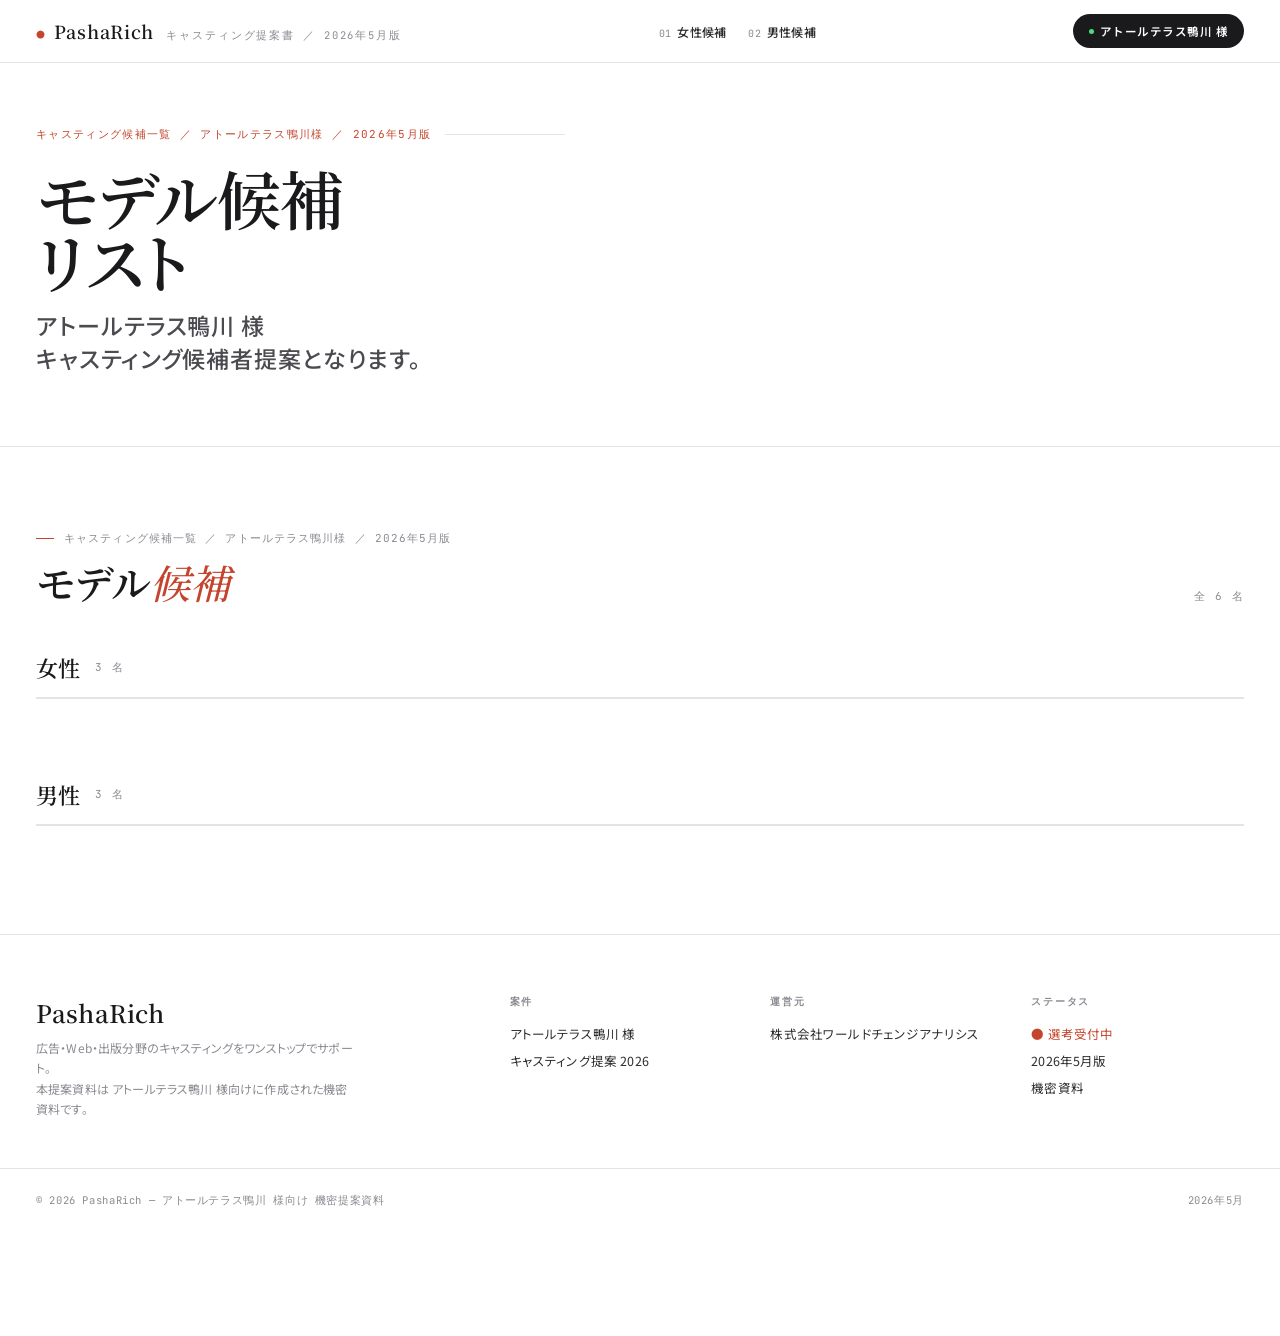
==== commit b0ddf5bf: "男女同一ページ表示・specレイアウト修正・タブ廃止" ====
--- a/モデル候補リスト.html
+++ b/モデル候補リスト.html
@@ -41,22 +41,32 @@
 </section>
 
 <!-- ====== Models ====== -->
-<section class="section" id="female">
+<section class="section">
   <div class="section-head" style="align-items:flex-end">
     <div>
       <div class="section-num">キャスティング候補一覧 ／ アトールテラス鴨川様 ／ 2026年5月版</div>
       <h2 class="section-title">モデル<em>候補</em></h2>
     </div>
-    <div style="display:flex;flex-direction:column;align-items:flex-end;gap:14px">
-      <div class="tabs" role="tablist">
-        <button class="tab active" data-tab="female" role="tab">女性 <span class="count">3</span></button>
-        <button class="tab" data-tab="male" role="tab">男性 <span class="count">3</span></button>
-      </div>
-      <div class="section-tail"><span id="gridLabel"></span> · <span id="gridCount">3</span> 名</div>
-    </div>
+    <div class="section-tail">全 6 名</div>
   </div>
 
-  <div id="grid" class="grid"></div>
+  <!-- 女性 -->
+  <div class="gender-block" id="female">
+    <div class="gender-head">
+      <span class="gender-badge">女性</span>
+      <span class="gender-count">3 名</span>
+    </div>
+    <div id="gridFemale" class="grid"></div>
+  </div>
+
+  <!-- 男性 -->
+  <div class="gender-block" id="male" style="margin-top:56px">
+    <div class="gender-head">
+      <span class="gender-badge">男性</span>
+      <span class="gender-count">3 名</span>
+    </div>
+    <div id="gridMale" class="grid"></div>
+  </div>
 </section>
 
 <!-- ====== Footer ====== -->
@@ -115,6 +125,10 @@
             <div class="spec-v"><span id="lbHeight">160</span><span class="u">cm</span></div>
           </div>
           <div class="spec">
+            <div class="spec-l">年齢</div>
+            <div class="spec-v"><span id="lbAge">28</span><span class="u">歳</span></div>
+          </div>
+          <div class="spec">
             <div class="spec-l">サイズ</div>
             <div class="spec-v size" id="lbSize">B 78 / W 58 / H 86</div>
           </div>
@@ -125,6 +139,10 @@
           <div class="spec" id="specExp">
             <div class="spec-l">芸歴</div>
             <div class="spec-v"><span id="lbExp">7年</span></div>
+          </div>
+          <div class="spec">
+            <div class="spec-l">在住地</div>
+            <div class="spec-v loc" id="lbLocSpec">東京都</div>
           </div>
           <div class="spec" id="specHair" style="display:none">
             <div class="spec-l">ヘアカラー</div>
@@ -138,6 +156,13 @@
             <div class="spec-l">お洋服サイズ</div>
             <div class="spec-v"><span id="lbClothes"></span></div>
           </div>
+        </div>
+
+        <!-- 出演可能日 -->
+        <div class="lb-schedule" id="lbSchedule">
+          <div class="lb-schedule-label">SCHEDULE</div>
+          <div class="lb-schedule-title">出演可能日</div>
+          <div class="lb-schedule-cards" id="lbScheduleCards"></div>
         </div>
 
         <!-- 実績（女性のみ） -->
--- a/styles.css
+++ b/styles.css
@@ -420,6 +420,30 @@
 .tab.active .count{background:rgba(255,255,255,.16);color:#fff}
 .tab:not(.active):hover{color:var(--ink)}
 
+/* ========== Gender block ========== */
+.gender-block{ }
+.gender-head{
+  display:flex;
+  align-items:center;
+  gap:14px;
+  margin-bottom:24px;
+  padding-bottom:14px;
+  border-bottom:2px solid var(--line);
+}
+.gender-badge{
+  font-family:var(--serif);
+  font-size:22px;
+  font-weight:600;
+  letter-spacing:.02em;
+  color:var(--ink);
+}
+.gender-count{
+  font-family:var(--mono);
+  font-size:11px;
+  color:var(--muted);
+  letter-spacing:.12em;
+}
+
 /* ========== Model grid ========== */
 .grid{
   display:grid;
@@ -680,30 +704,19 @@
   display:flex;
   align-items:center;
   justify-content:center;
-  padding:32px 24px 16px;
+  padding:0;
   position:relative;
-}
-/* 1枚目：カバー表示 */
-.lb-img-cover{
+  background:#0b0b0c;
+  overflow:hidden;
+}
+/* 全写真：縦横比を保ったまま枠全体に広げ、余白は黒のまま */
+.lb-img-cover,
+.lb-img-natural{
   width:100%;
   height:100%;
-  object-fit:cover;
-  border-radius:6px;
+  object-fit:contain;
+  border-radius:0;
   display:block;
-}
-/* 2枚目以降：原寸表示 */
-.lb-img-natural{
-  display:block;
-  max-width:none;
-  border-radius:4px;
-}
-.lb-main--natural{
-  overflow:auto;
-  align-items:flex-start;
-  justify-content:flex-start;
-  padding:16px;
-  scrollbar-width:thin;
-  scrollbar-color:rgba(255,255,255,.2) transparent;
 }
 .lb-strip{
   padding:14px 24px 24px;
@@ -792,25 +805,28 @@
 }
 .specs{
   border-top:1px solid rgba(255,255,255,.1);
-  display:grid;
-  grid-template-columns:1fr 1fr;
+  margin-top:8px;
 }
 .spec{
-  border-bottom:1px solid rgba(255,255,255,.1);
-  padding:16px 0;
-}
-.spec:nth-child(odd){padding-right:18px;border-right:1px solid rgba(255,255,255,.1)}
-.spec:nth-child(even){padding-left:18px}
+  display:flex;
+  justify-content:space-between;
+  align-items:baseline;
+  gap:16px;
+  padding:11px 0;
+  border-bottom:1px solid rgba(255,255,255,.08);
+}
 .spec-l{
   font-family:var(--sans);
   font-size:11px;
   letter-spacing:.08em;
   color:rgba(255,255,255,.5);
-  margin-bottom:6px;
-}
-.spec-v{font-size:18px;font-weight:600;color:#fff;letter-spacing:.01em}
-.spec-v.size{font-size:14px;font-family:var(--mono);letter-spacing:0;line-height:1.4}
-.spec-v .u{font-size:11.5px;color:rgba(255,255,255,.5);font-weight:500;margin-left:3px}
+  white-space:nowrap;
+  flex-shrink:0;
+}
+.spec-v{font-size:16px;font-weight:600;color:#fff;text-align:right;letter-spacing:.01em}
+.spec-v.size{font-size:13px;font-family:var(--mono);letter-spacing:0;line-height:1.5}
+.spec-v.loc{font-size:14px;}
+.spec-v .u{font-size:11px;color:rgba(255,255,255,.5);font-weight:500;margin-left:2px}
 
 .lb-note{
   margin-top:20px;
@@ -870,6 +886,84 @@
 
 /* ---- Name row ---- */
 .lb-name-row{margin-bottom:4px}
+
+/* ---- Schedule ---- */
+.lb-schedule{
+  margin-top:22px;
+  padding-top:20px;
+  border-top:1px solid rgba(255,255,255,.1);
+}
+.lb-schedule-label{
+  font-family:var(--mono);
+  font-size:9px;
+  letter-spacing:.22em;
+  color:var(--accent);
+  margin-bottom:6px;
+  text-transform:uppercase;
+  font-weight:600;
+}
+.lb-schedule-title{
+  font-size:17px;
+  font-weight:700;
+  color:#fff;
+  margin-bottom:12px;
+  letter-spacing:.02em;
+}
+.lb-schedule-cards{
+  display:flex;
+  flex-direction:column;
+  gap:8px;
+}
+.avail-card{
+  display:flex;
+  align-items:center;
+  gap:12px;
+  padding:12px 16px;
+  border-radius:8px;
+  font-size:13px;
+  font-weight:600;
+}
+.avail-ok{
+  background:rgba(34,197,94,.12);
+  border:1px solid rgba(34,197,94,.3);
+}
+.avail-ng{
+  background:rgba(239,68,68,.1);
+  border:1px solid rgba(239,68,68,.25);
+}
+.avail-date{
+  flex:1;
+  font-family:var(--mono);
+  font-size:13px;
+  color:rgba(255,255,255,.9);
+  letter-spacing:.04em;
+}
+.avail-badge{
+  width:26px;
+  height:26px;
+  border-radius:50%;
+  display:flex;
+  align-items:center;
+  justify-content:center;
+  font-size:14px;
+  font-weight:700;
+  flex-shrink:0;
+}
+.avail-ok .avail-badge{
+  background:rgba(34,197,94,.25);
+  color:#4ade80;
+}
+.avail-ng .avail-badge{
+  background:rgba(239,68,68,.2);
+  color:#f87171;
+}
+.avail-label{
+  font-size:11.5px;
+  font-weight:600;
+  letter-spacing:.04em;
+}
+.avail-ok .avail-label{ color:#4ade80; }
+.avail-ng .avail-label{ color:#f87171; }
 
 /* ---- Achievements ---- */
 .lb-achievements{
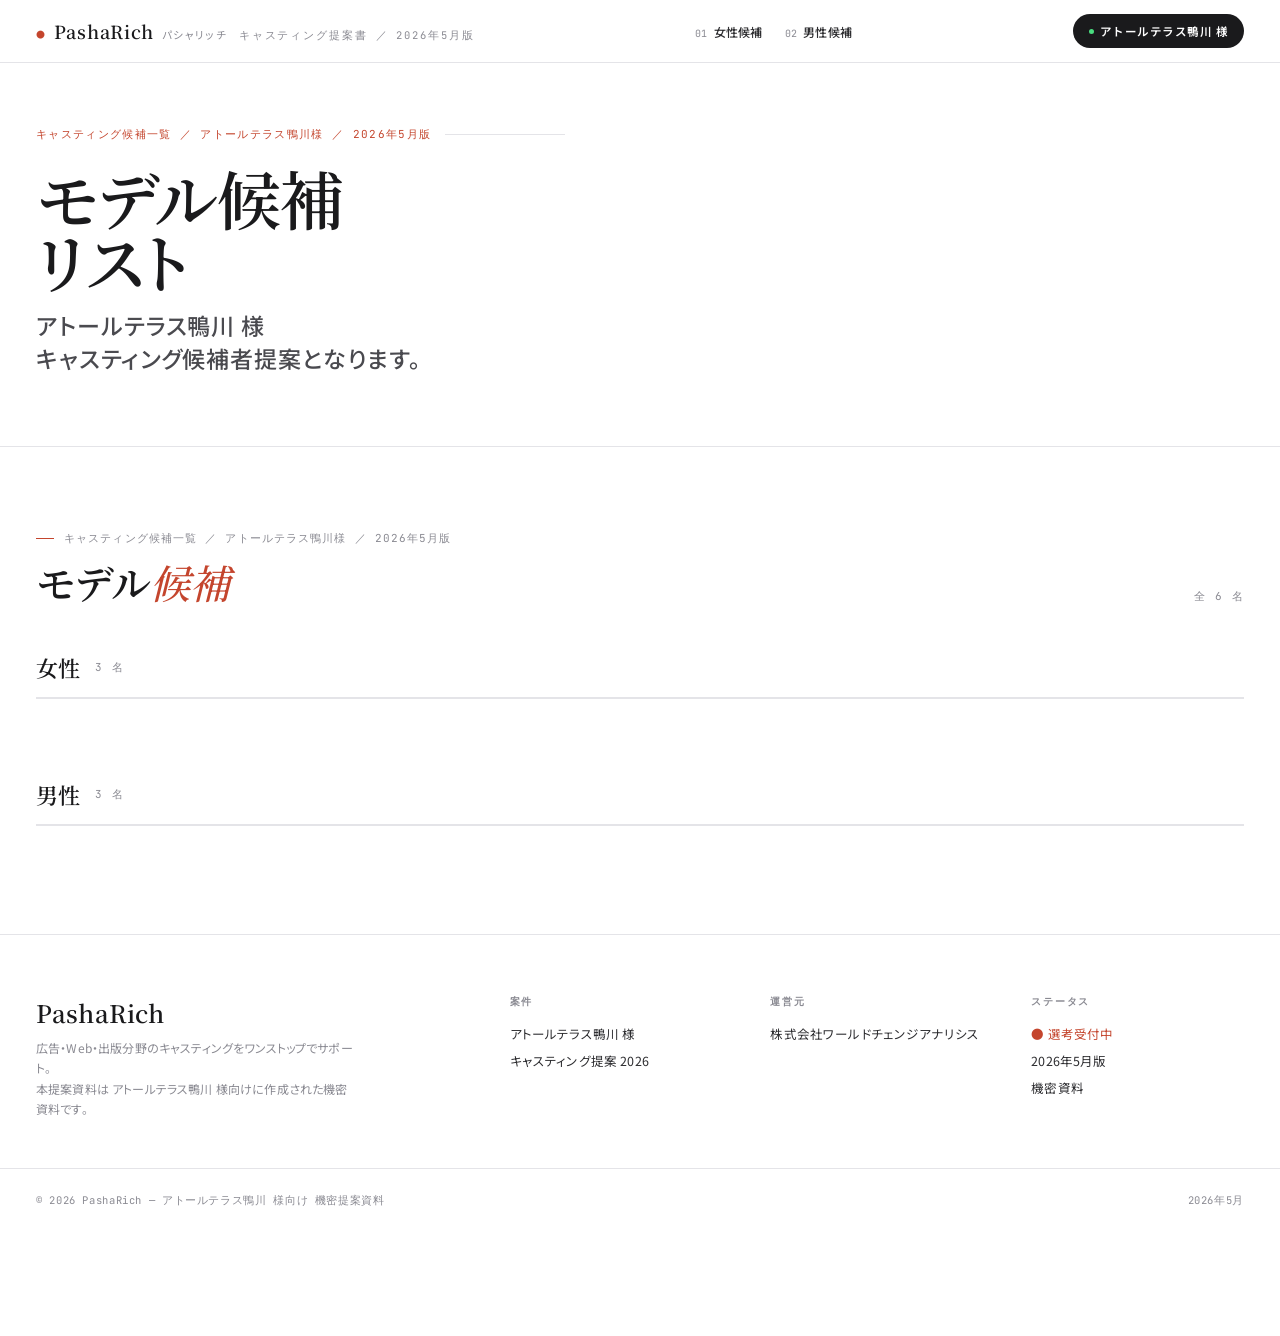
==== commit 8015d8a3: "まさみ身長・ユウカ芸歴修正、男性芸歴追加、パシャリッチ表記追加" ====
--- a/モデル候補リスト.html
+++ b/モデル候補リスト.html
@@ -15,7 +15,7 @@
 <header class="nav">
   <div class="nav-inner">
     <div class="brand">
-      <span class="brand-mark">PashaRich</span>
+      <span class="brand-mark">PashaRich<span class="brand-jp">パシャリッチ</span></span>
       <span class="brand-sub">キャスティング提案書 ／ 2026年5月版</span>
     </div>
     <nav class="nav-links">
--- a/styles.css
+++ b/styles.css
@@ -72,6 +72,15 @@
   font-size:9px;
   vertical-align:middle;
 }
+.brand-jp{
+  font-family:var(--sans, "Noto Sans JP", sans-serif);
+  font-weight:400;
+  font-size:10.5px;
+  color:var(--muted);
+  letter-spacing:.12em;
+  margin-left:8px;
+  vertical-align:middle;
+}
 .brand-sub{
   font-size:10.5px;
   color:var(--muted);
@@ -988,6 +997,25 @@
   list-style:disc;
 }
 .lb-ach-list li::marker{color:var(--accent)}
+.lb-ach-list .ach-section-title{
+  list-style:none;
+  margin-top:12px;
+  margin-left:-14px;
+  font-size:10px;
+  font-family:var(--mono);
+  text-transform:uppercase;
+  letter-spacing:.08em;
+  color:var(--accent);
+  font-weight:600;
+}
+.lb-ach-list .ach-section-title:first-child{margin-top:4px}
+.lb-ach-list .ach-note{
+  list-style:none;
+  margin-left:-14px;
+  font-size:10.5px;
+  color:rgba(255,255,255,.4);
+  margin-bottom:4px;
+}
 
 /* ---- Bottom actions ---- */
 .lb-actions-bottom{
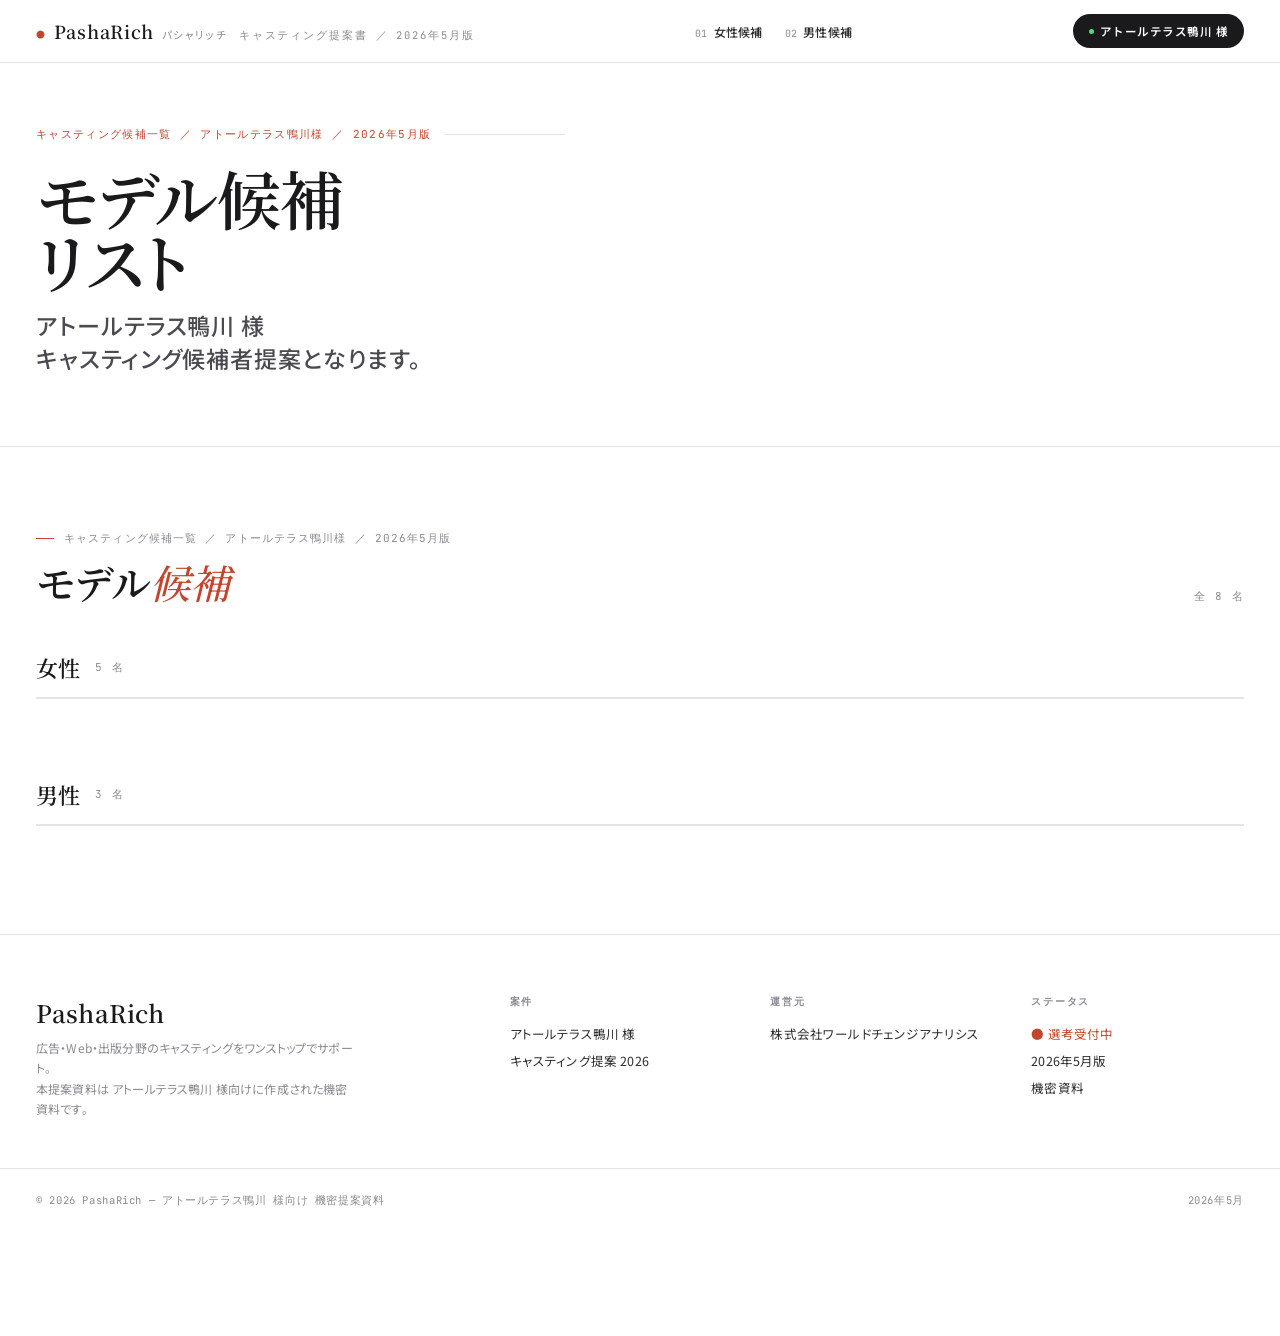
==== commit 0c98079a: "モデル追加: 金子エリカ・中村恵利華、出演可能日更新 (モデル候補リスト.html)" ====
--- a/モデル候補リスト.html
+++ b/モデル候補リスト.html
@@ -47,14 +47,14 @@
       <div class="section-num">キャスティング候補一覧 ／ アトールテラス鴨川様 ／ 2026年5月版</div>
       <h2 class="section-title">モデル<em>候補</em></h2>
     </div>
-    <div class="section-tail">全 6 名</div>
+    <div class="section-tail">全 8 名</div>
   </div>
 
   <!-- 女性 -->
   <div class="gender-block" id="female">
     <div class="gender-head">
       <span class="gender-badge">女性</span>
-      <span class="gender-count">3 名</span>
+      <span class="gender-count">5 名</span>
     </div>
     <div id="gridFemale" class="grid"></div>
   </div>
@@ -126,7 +126,7 @@
           </div>
           <div class="spec">
             <div class="spec-l">年齢</div>
-            <div class="spec-v"><span id="lbAge">28</span><span class="u">歳</span></div>
+            <div class="spec-v"><span id="lbAge">28</span><span class="u" id="lbAgeUnit">歳</span></div>
           </div>
           <div class="spec">
             <div class="spec-l">サイズ</div>
--- a/styles.css
+++ b/styles.css
@@ -940,6 +940,10 @@
   background:rgba(239,68,68,.1);
   border:1px solid rgba(239,68,68,.25);
 }
+.avail-pending{
+  background:rgba(234,179,8,.1);
+  border:1px solid rgba(234,179,8,.28);
+}
 .avail-date{
   flex:1;
   font-family:var(--mono);
@@ -966,6 +970,10 @@
   background:rgba(239,68,68,.2);
   color:#f87171;
 }
+.avail-pending .avail-badge{
+  background:rgba(234,179,8,.22);
+  color:#facc15;
+}
 .avail-label{
   font-size:11.5px;
   font-weight:600;
@@ -973,6 +981,7 @@
 }
 .avail-ok .avail-label{ color:#4ade80; }
 .avail-ng .avail-label{ color:#f87171; }
+.avail-pending .avail-label{ color:#facc15; }
 
 /* ---- Achievements ---- */
 .lb-achievements{
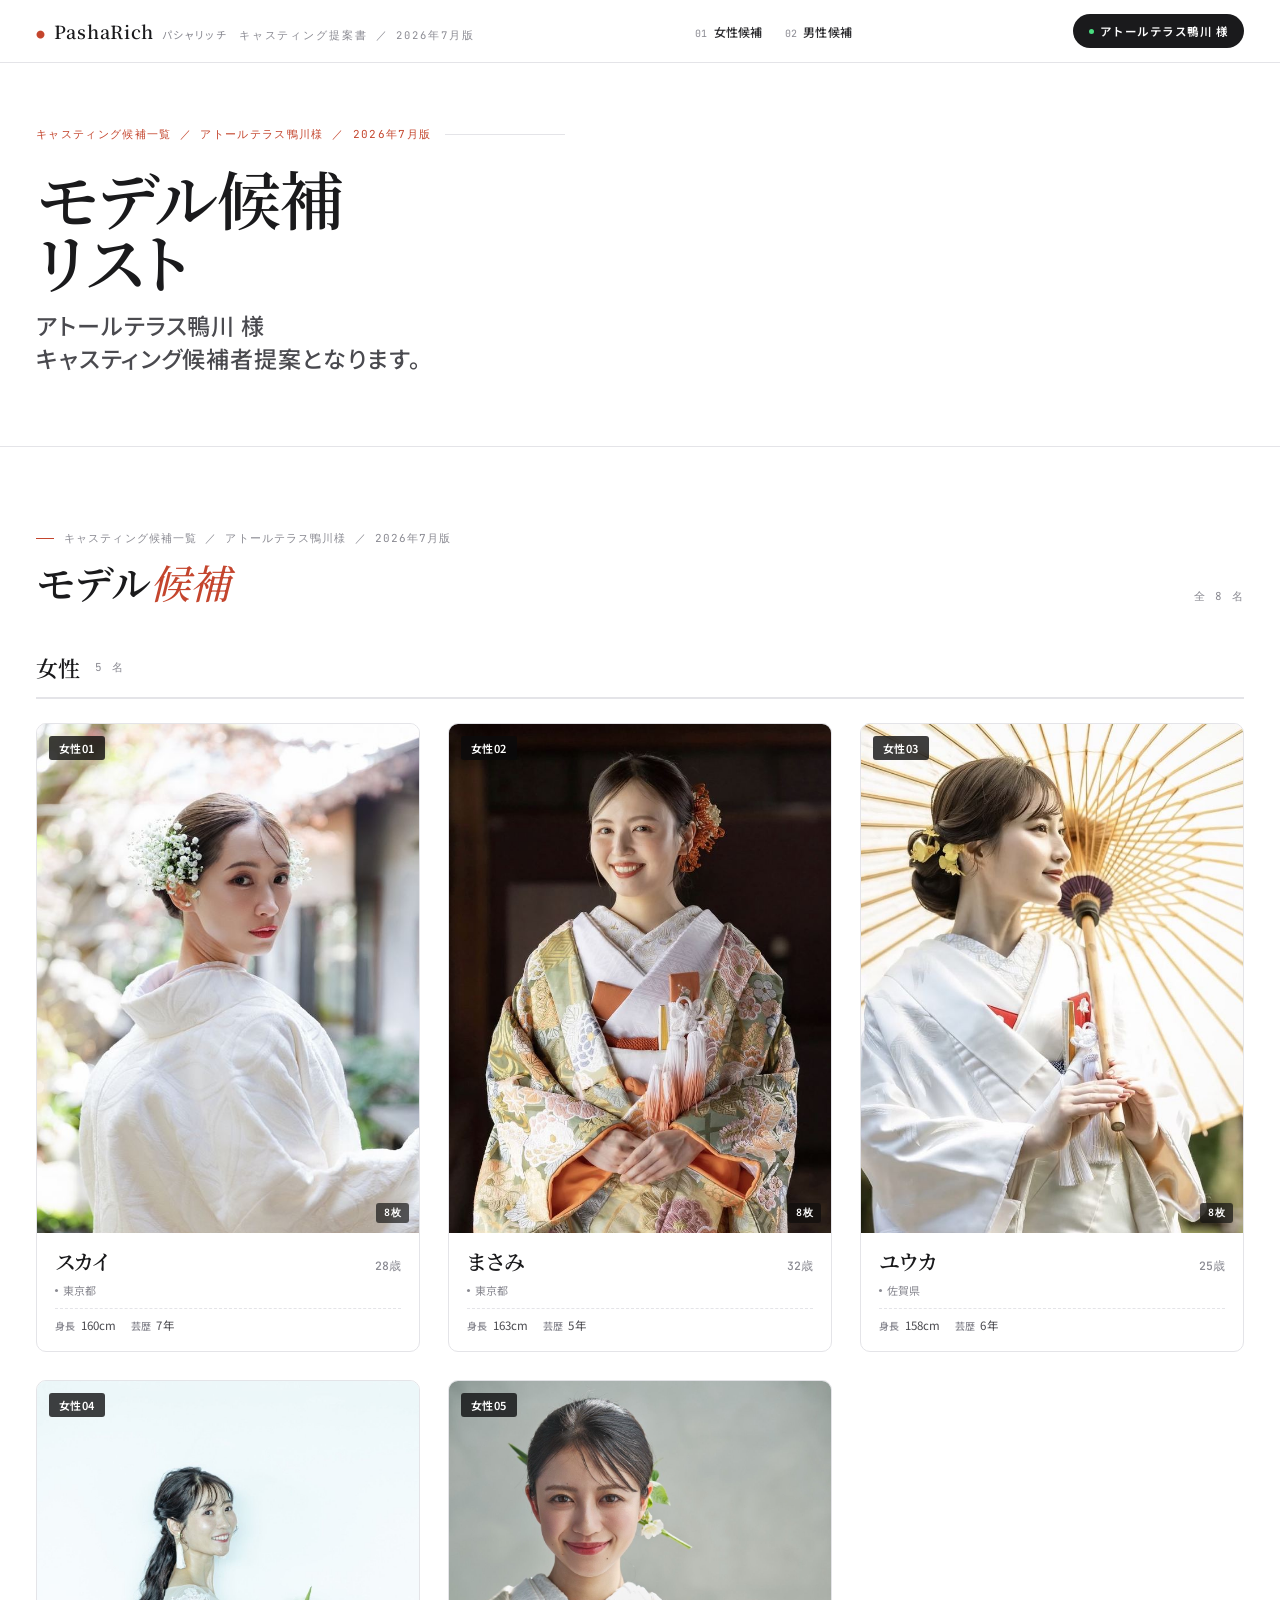
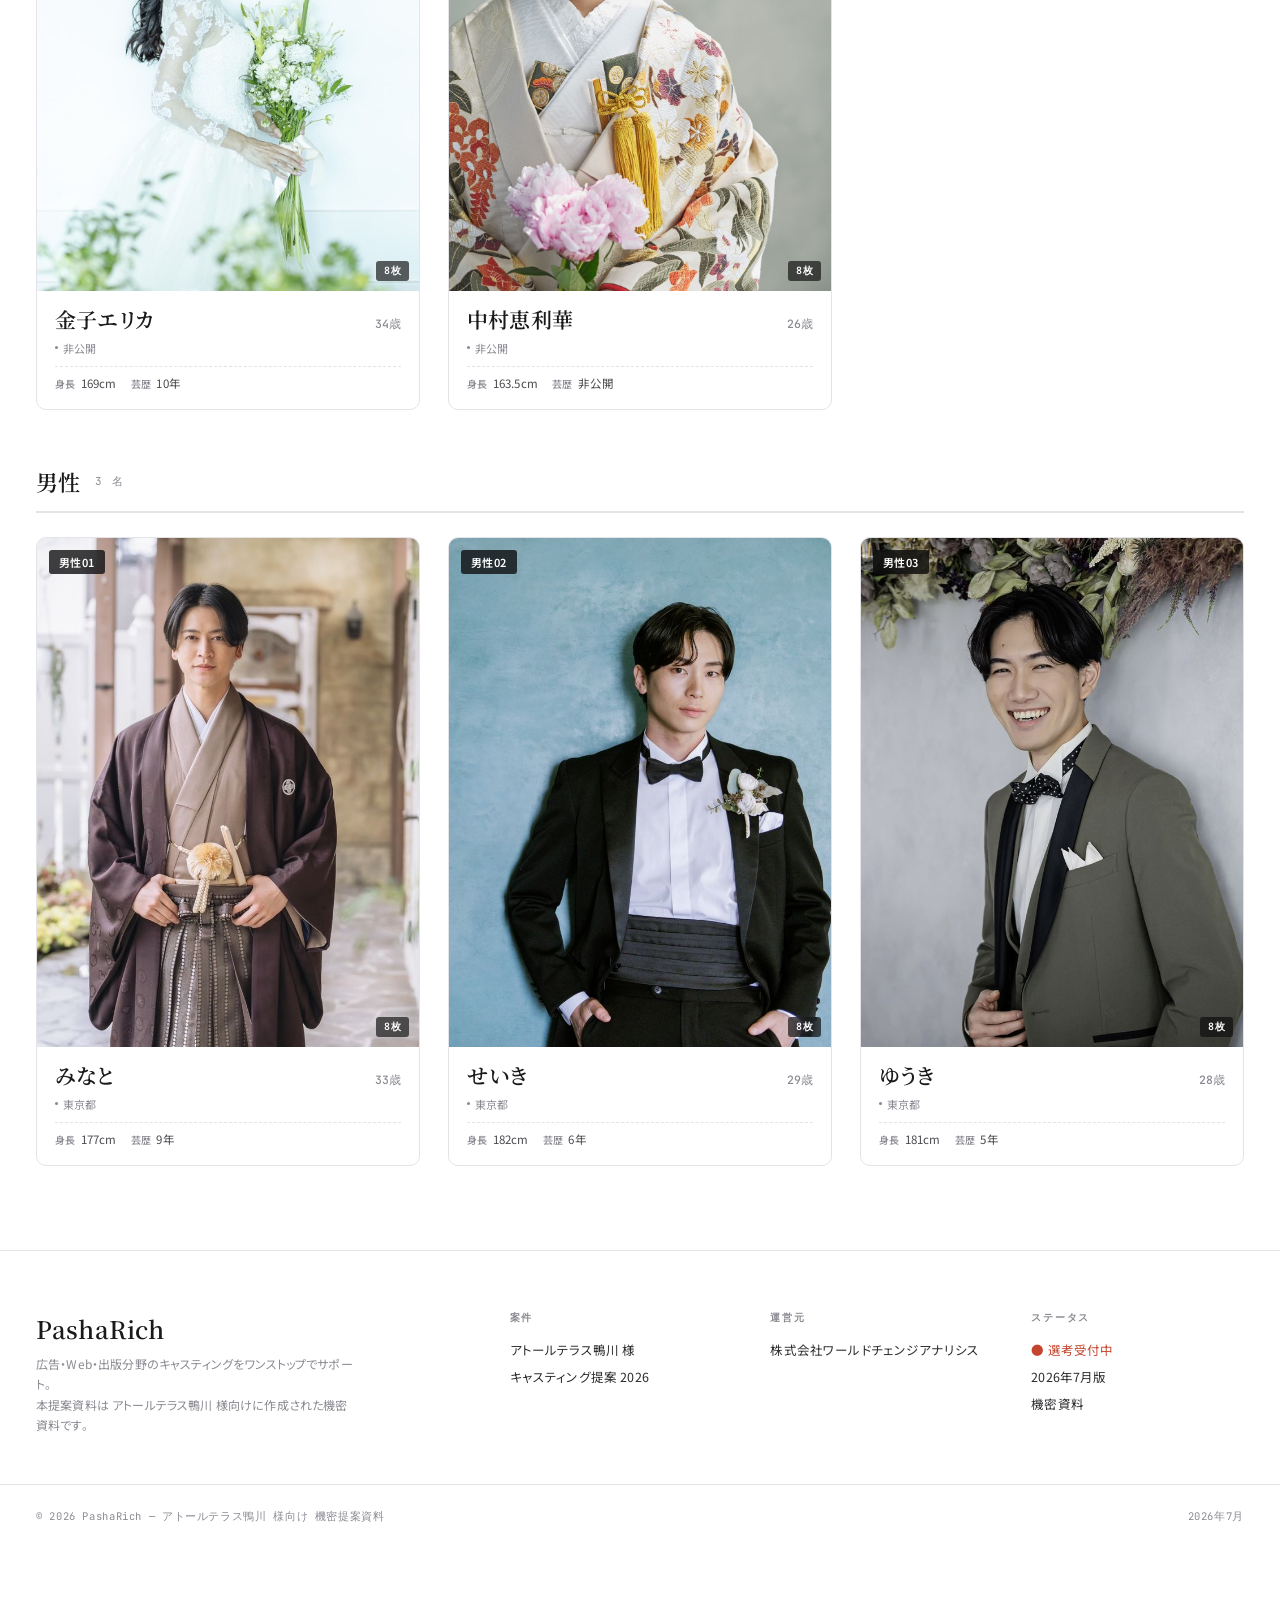
==== commit 799090b8: "7月表記に修正・非公開表記・金子さん年齢34歳に更新 (モデル候補リスト.html)" ====
--- a/モデル候補リスト.html
+++ b/モデル候補リスト.html
@@ -16,7 +16,7 @@
   <div class="nav-inner">
     <div class="brand">
       <span class="brand-mark">PashaRich<span class="brand-jp">パシャリッチ</span></span>
-      <span class="brand-sub">キャスティング提案書 ／ 2026年5月版</span>
+      <span class="brand-sub">キャスティング提案書 ／ 2026年7月版</span>
     </div>
     <nav class="nav-links">
       <a class="nav-link" href="#female"><span class="num">01</span>女性候補</a>
@@ -32,7 +32,7 @@
 <!-- ====== Hero ====== -->
 <section class="hero">
   <div>
-    <p class="hero-eyebrow">キャスティング候補一覧 ／ アトールテラス鴨川様 ／ 2026年5月版</p>
+    <p class="hero-eyebrow">キャスティング候補一覧 ／ アトールテラス鴨川様 ／ 2026年7月版</p>
     <h1 class="hero-title" style="font-size:clamp(36px,5vw,72px)">
       モデル候補<br>リスト<br>
       <span class="small">アトールテラス鴨川 様<br>キャスティング候補者提案となります。</span>
@@ -44,7 +44,7 @@
 <section class="section">
   <div class="section-head" style="align-items:flex-end">
     <div>
-      <div class="section-num">キャスティング候補一覧 ／ アトールテラス鴨川様 ／ 2026年5月版</div>
+      <div class="section-num">キャスティング候補一覧 ／ アトールテラス鴨川様 ／ 2026年7月版</div>
       <h2 class="section-title">モデル<em>候補</em></h2>
     </div>
     <div class="section-tail">全 8 名</div>
@@ -89,13 +89,13 @@
     <div class="foot-col">
       <h4>ステータス</h4>
       <p style="color:var(--accent)">● 選考受付中</p>
-      <p>2026年5月版</p>
+      <p>2026年7月版</p>
       <p>機密資料</p>
     </div>
   </div>
   <div class="foot-row">
     <span>© 2026 PashaRich — アトールテラス鴨川 様向け 機密提案資料</span>
-    <span>2026年5月</span>
+    <span>2026年7月</span>
   </div>
 </footer>
 
